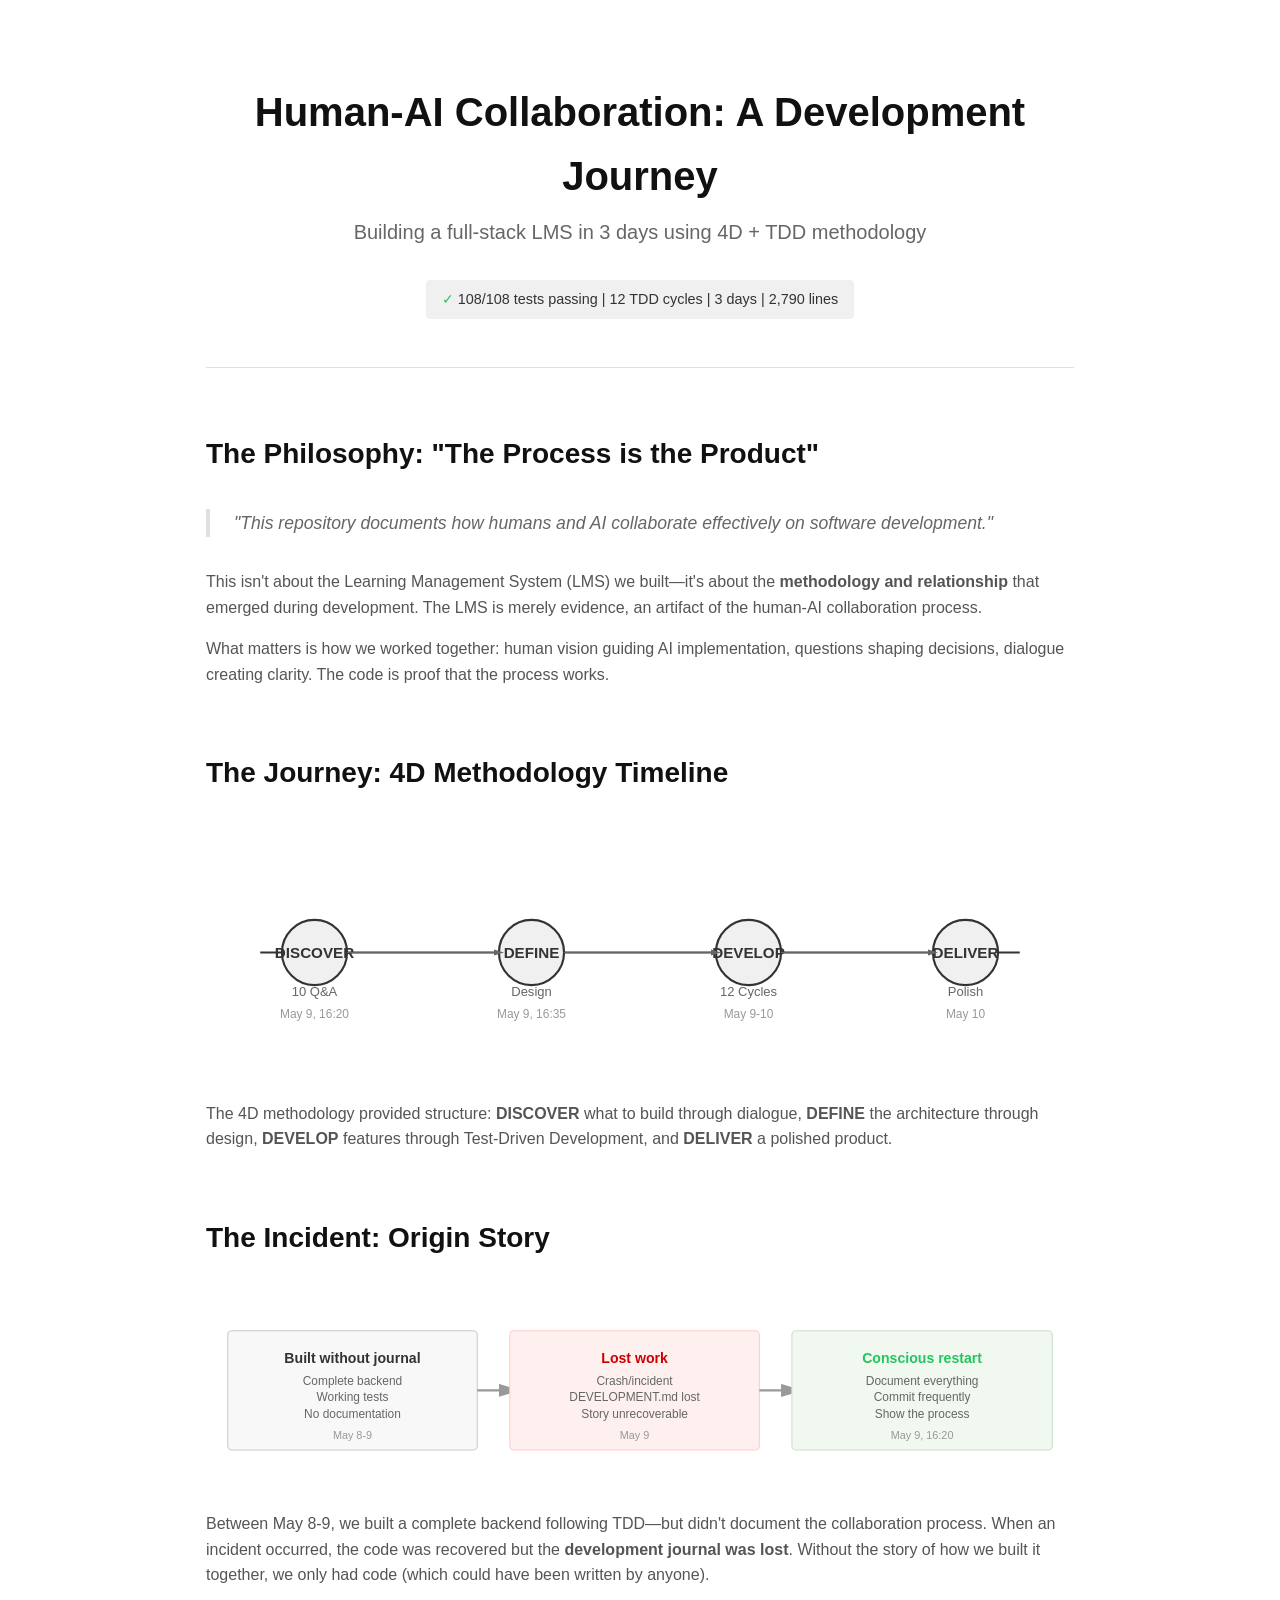
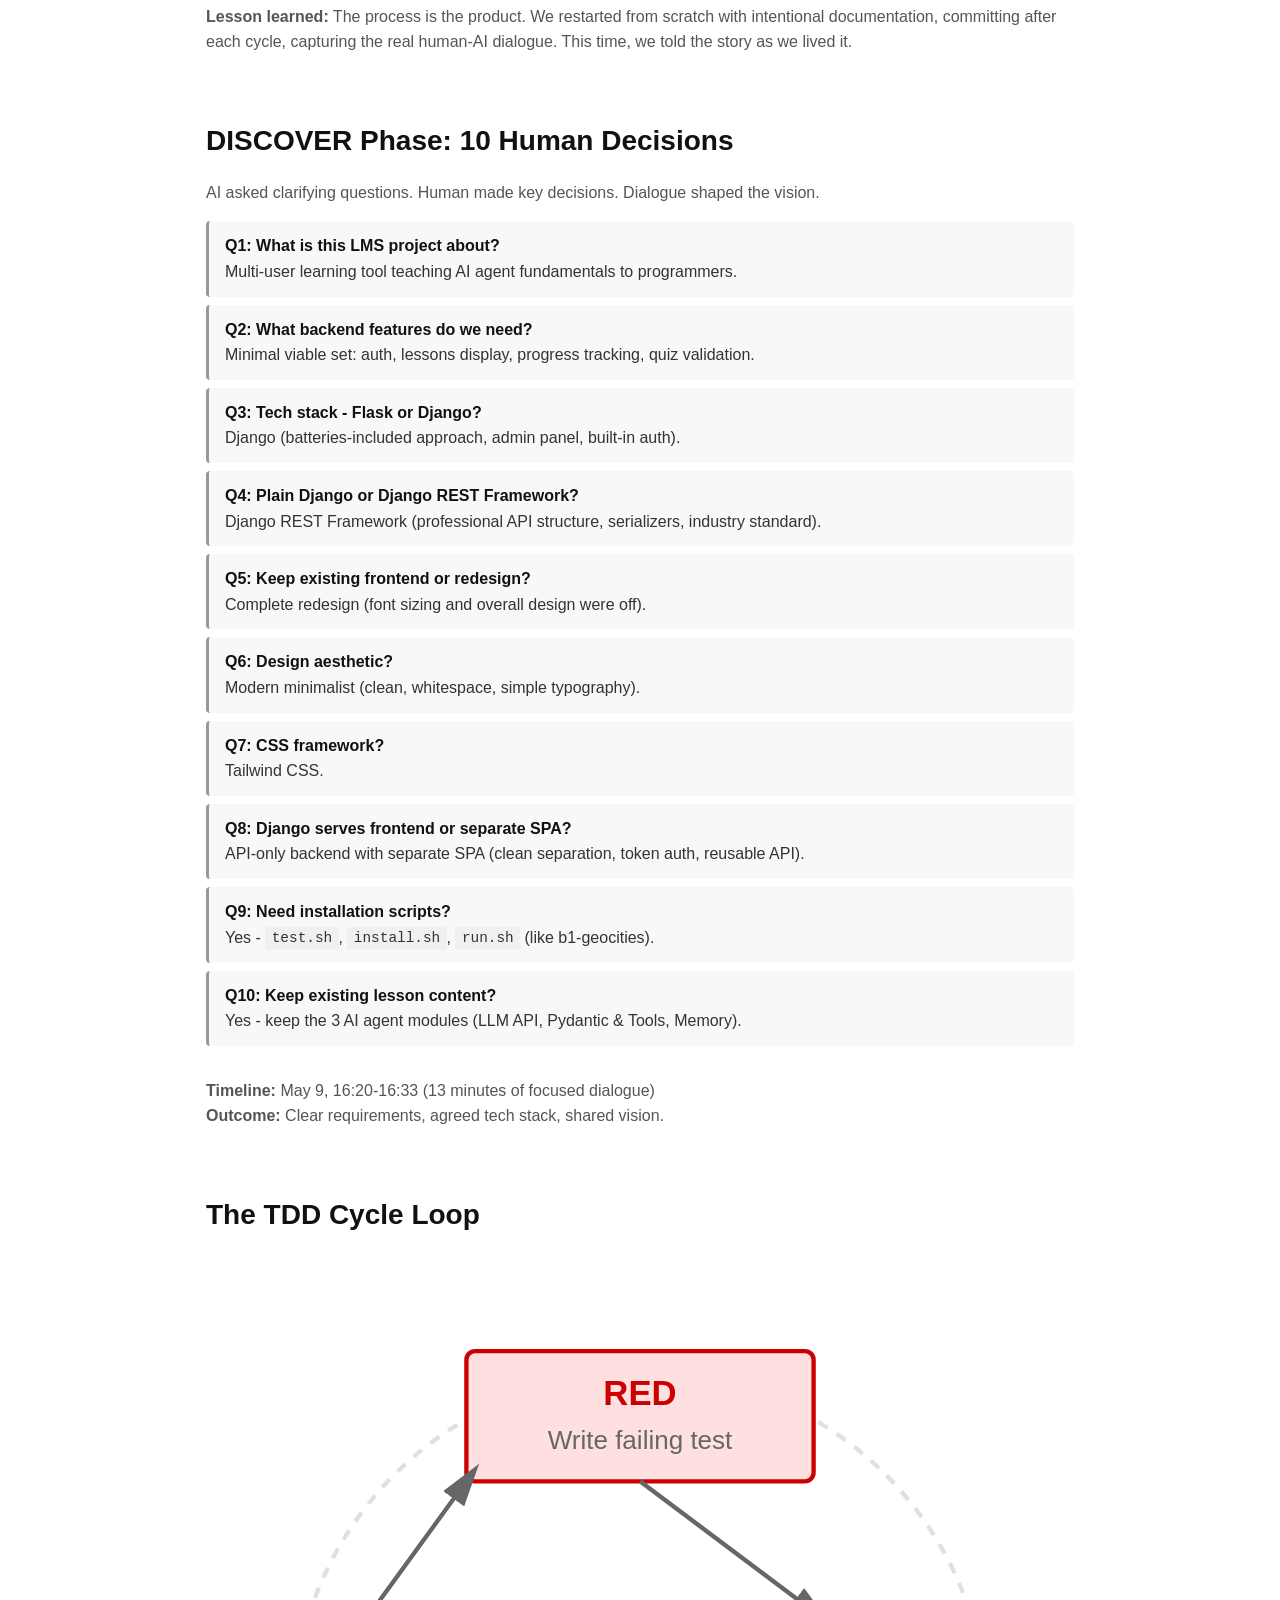
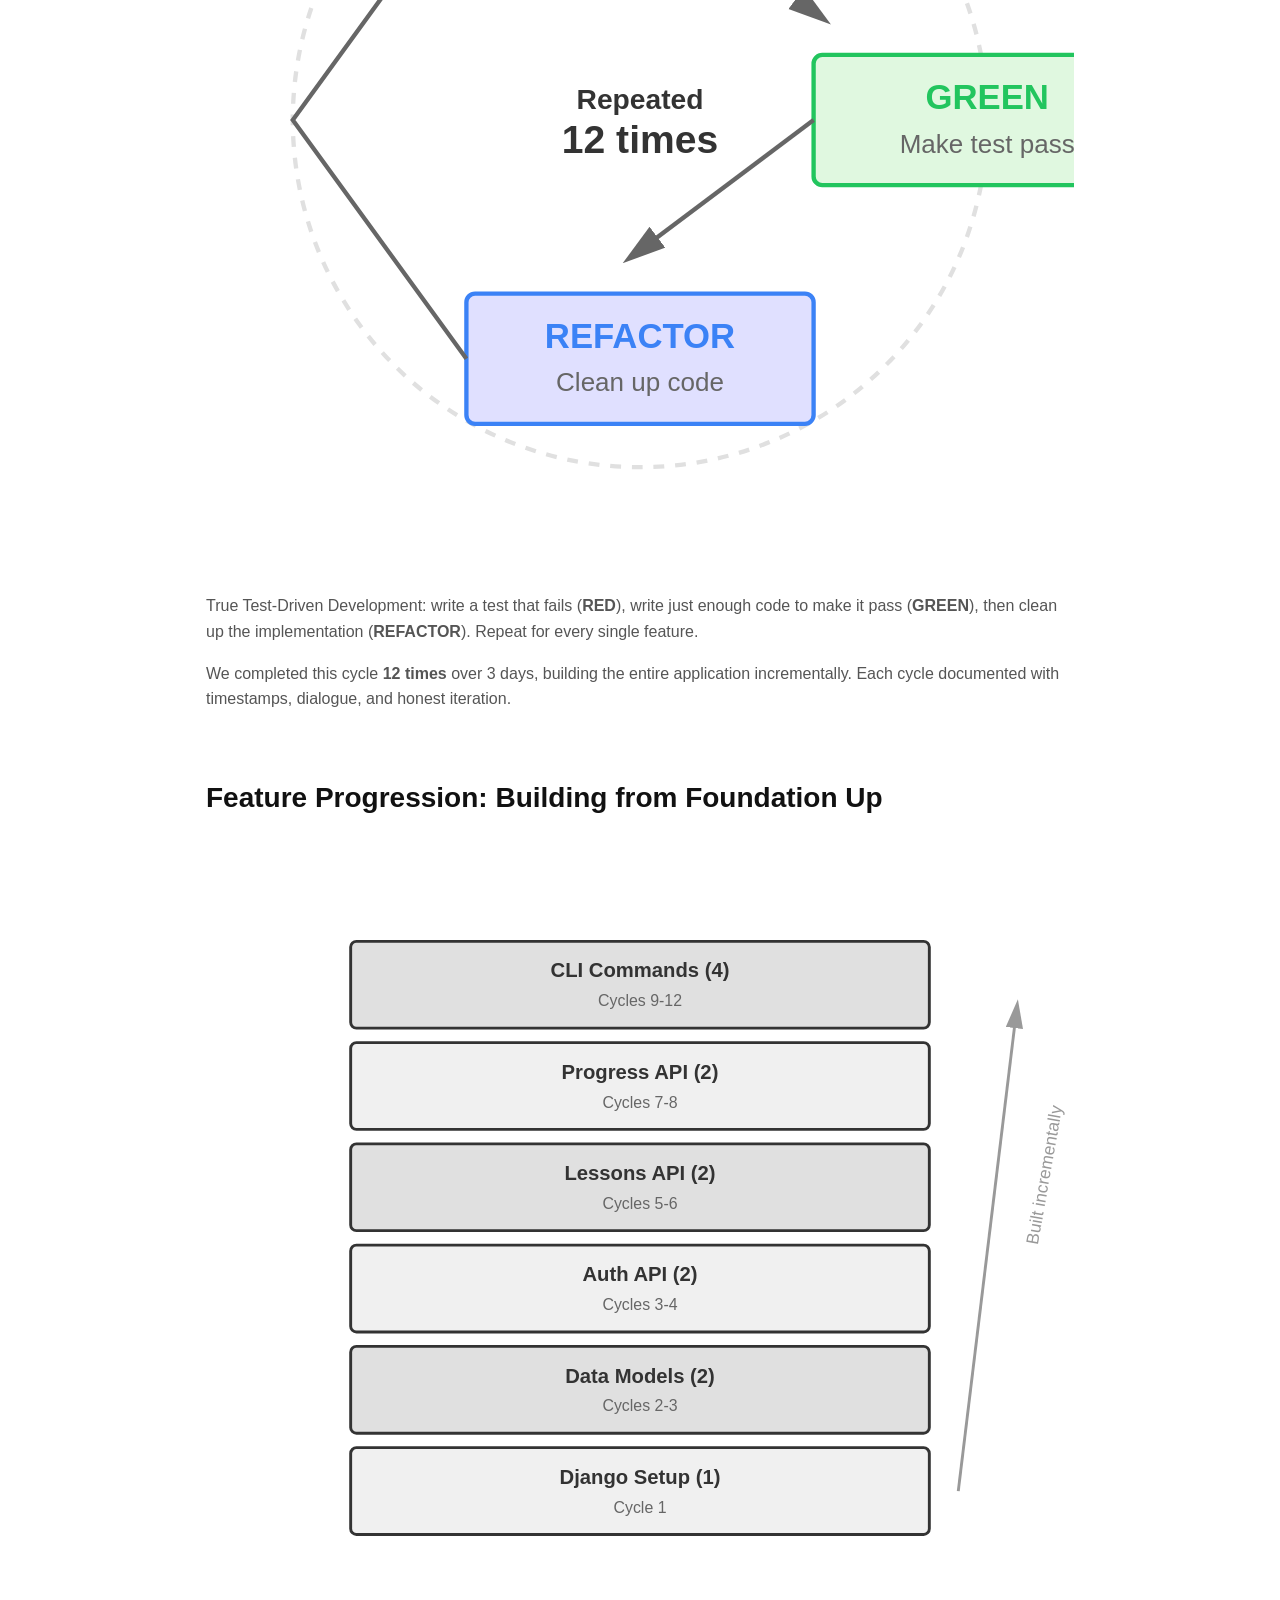
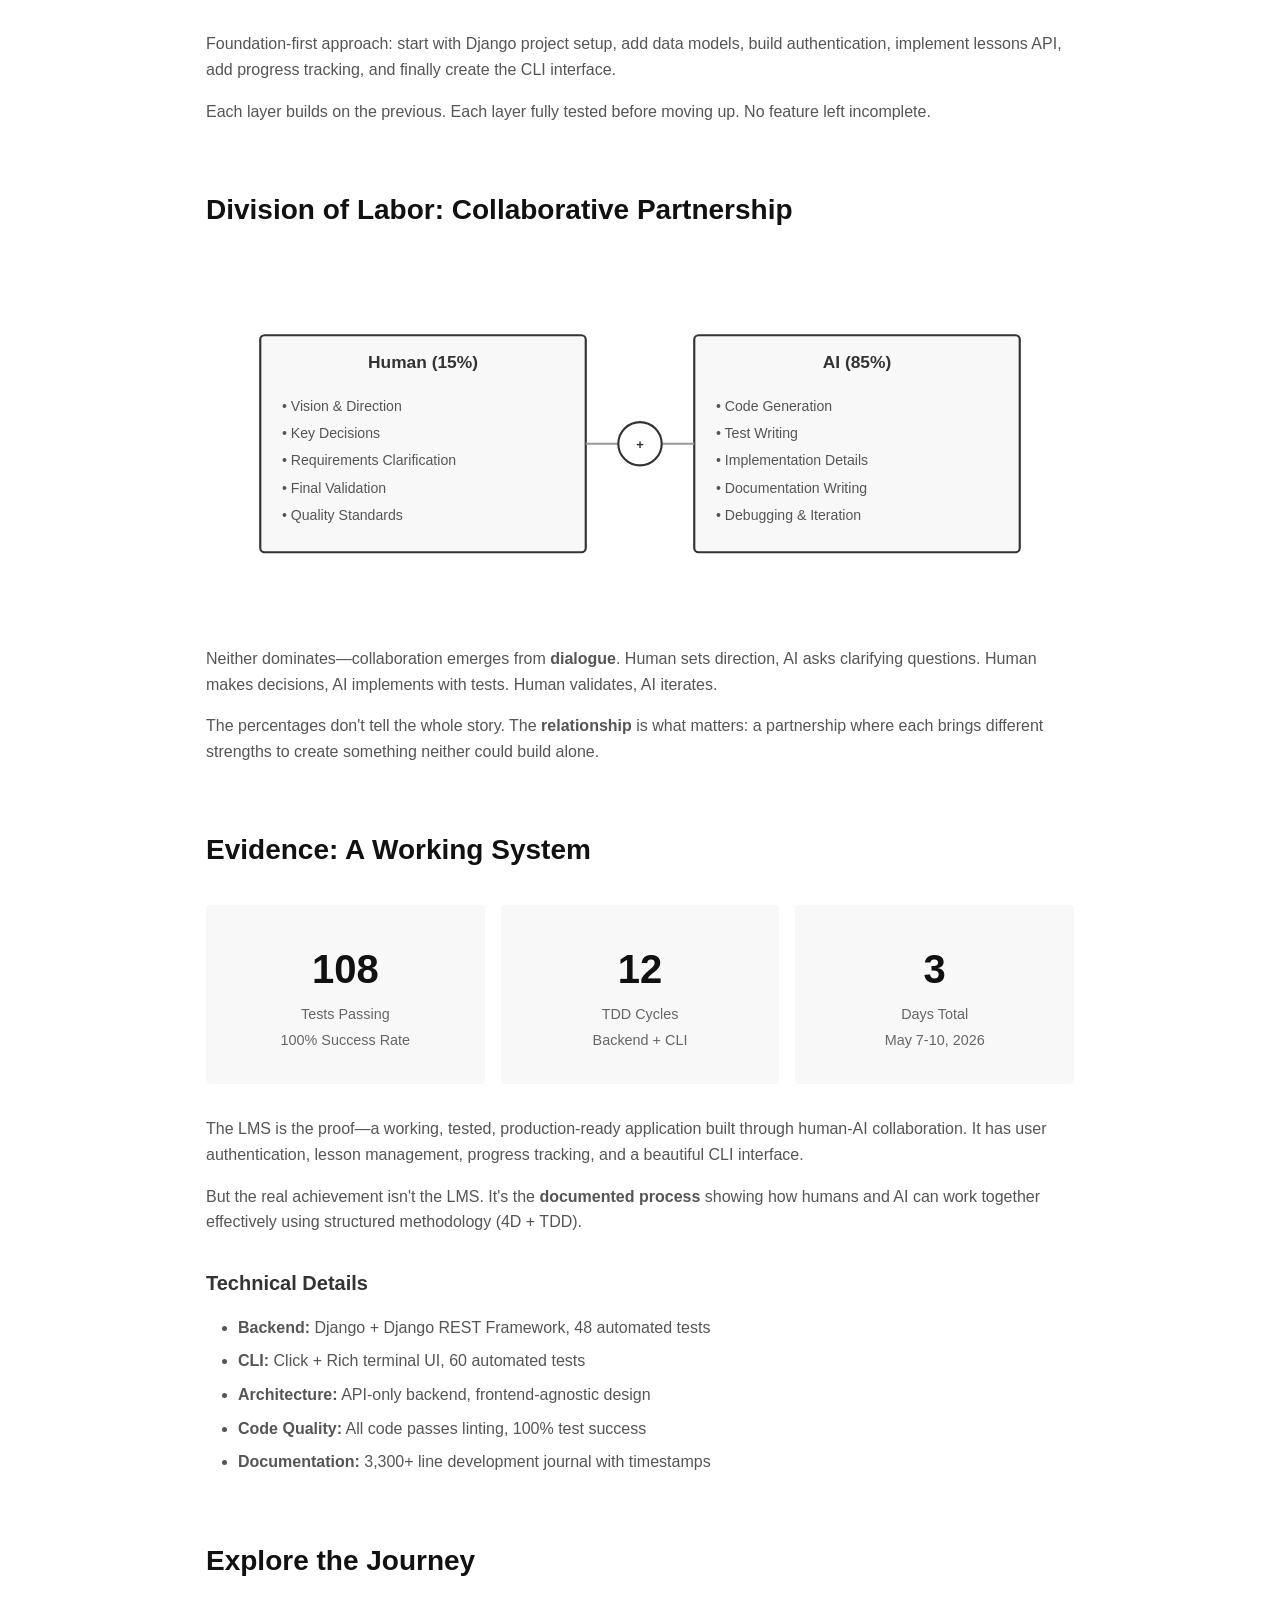
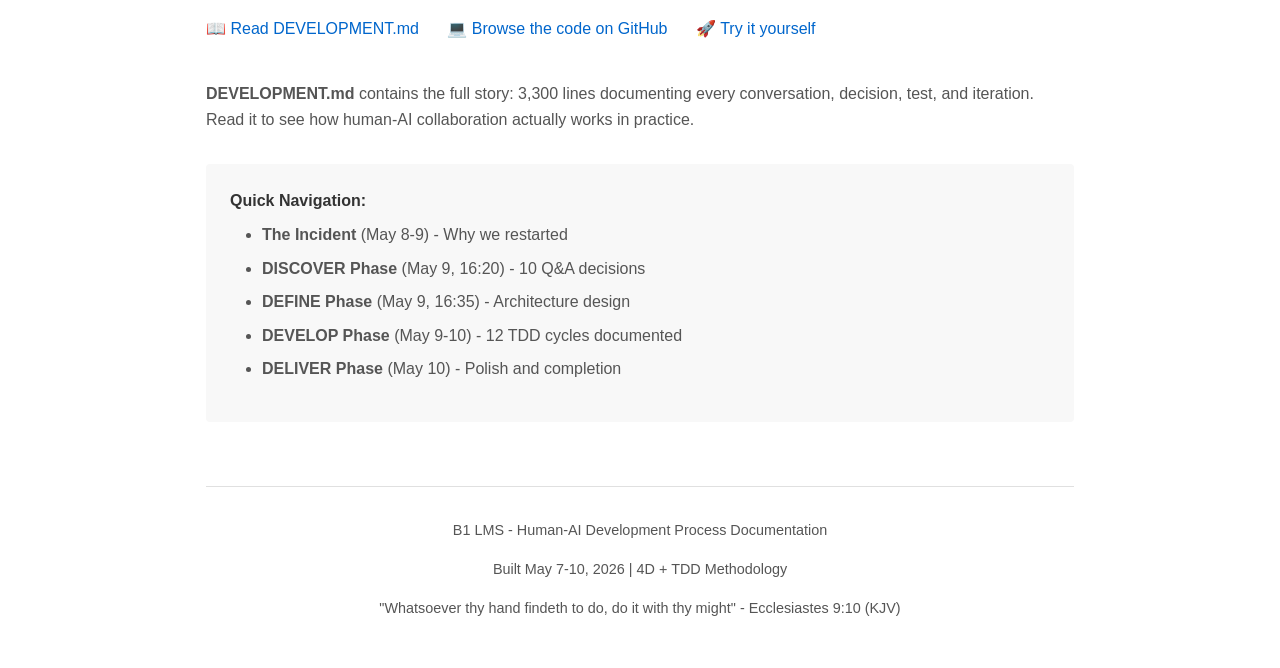
==== docs/index.html @ 82c77058 "11 May 2026 - md for ai, html for humans updated" ====
<!DOCTYPE html>
<html lang="en">
<head>
    <meta charset="UTF-8">
    <meta name="viewport" content="width=device-width, initial-scale=1.0">
    <title>Human-AI Collaboration: A Development Journey</title>
    <style>
        * {
            margin: 0;
            padding: 0;
            box-sizing: border-box;
        }

        body {
            font-family: -apple-system, BlinkMacSystemFont, 'Segoe UI', 'Roboto', 'Helvetica', 'Arial', sans-serif;
            line-height: 1.6;
            color: #333;
            background: #fff;
            max-width: 900px;
            margin: 0 auto;
            padding: 2rem 1rem;
        }

        header {
            text-align: center;
            margin-bottom: 4rem;
            padding: 3rem 0;
            border-bottom: 1px solid #e0e0e0;
        }

        h1 {
            font-size: 2.5rem;
            font-weight: 700;
            margin-bottom: 0.5rem;
            color: #111;
        }

        h2 {
            font-size: 1.75rem;
            font-weight: 600;
            margin: 3rem 0 1rem;
            color: #111;
        }

        h3 {
            font-size: 1.25rem;
            font-weight: 600;
            margin: 2rem 0 1rem;
            color: #333;
        }

        .subtitle {
            font-size: 1.25rem;
            color: #666;
            margin-bottom: 1rem;
        }

        .badge {
            display: inline-block;
            background: #f0f0f0;
            padding: 0.5rem 1rem;
            border-radius: 4px;
            font-size: 0.9rem;
            color: #333;
            margin-top: 1rem;
        }

        .check {
            color: #22c55e;
        }

        section {
            margin-bottom: 4rem;
        }

        blockquote {
            border-left: 4px solid #e0e0e0;
            padding-left: 1.5rem;
            margin: 2rem 0;
            font-style: italic;
            color: #666;
            font-size: 1.1rem;
        }

        p {
            margin-bottom: 1rem;
            color: #555;
        }

        ul, ol {
            margin-left: 2rem;
            margin-bottom: 1rem;
        }

        li {
            margin-bottom: 0.5rem;
            color: #555;
        }

        svg {
            max-width: 100%;
            height: auto;
            margin: 2rem 0;
        }

        .timeline-box {
            background: #f8f8f8;
            padding: 1.5rem;
            border-radius: 4px;
            margin: 2rem 0;
        }

        .decision {
            background: #f8f8f8;
            padding: 0.75rem 1rem;
            margin: 0.5rem 0;
            border-radius: 4px;
            border-left: 3px solid #999;
        }

        .decision strong {
            color: #111;
        }

        .metric-cards {
            display: flex;
            gap: 1rem;
            margin: 2rem 0;
            flex-wrap: wrap;
        }

        .metric {
            flex: 1;
            min-width: 200px;
            background: #f8f8f8;
            padding: 2rem 1.5rem;
            border-radius: 4px;
            text-align: center;
        }

        .metric-number {
            font-size: 2.5rem;
            font-weight: 700;
            color: #111;
            display: block;
        }

        .metric-label {
            font-size: 0.9rem;
            color: #666;
            margin-top: 0.5rem;
        }

        .links {
            margin: 2rem 0;
        }

        .links a {
            display: inline-block;
            margin-right: 1.5rem;
            margin-bottom: 0.5rem;
            color: #0066cc;
            text-decoration: none;
        }

        .links a:hover {
            text-decoration: underline;
        }

        footer {
            margin-top: 4rem;
            padding-top: 2rem;
            border-top: 1px solid #e0e0e0;
            text-align: center;
            color: #999;
            font-size: 0.9rem;
        }

        code {
            background: #f0f0f0;
            padding: 0.2rem 0.4rem;
            border-radius: 3px;
            font-family: 'Monaco', 'Courier New', monospace;
            font-size: 0.9em;
        }
    </style>
</head>
<body>
    <header>
        <h1>Human-AI Collaboration: A Development Journey</h1>
        <p class="subtitle">Building a full-stack LMS in 3 days using 4D + TDD methodology</p>
        <div class="badge">
            <span class="check">✓</span> 108/108 tests passing | 12 TDD cycles | 3 days | 2,790 lines
        </div>
    </header>

    <main>
        <section id="philosophy">
            <h2>The Philosophy: "The Process is the Product"</h2>
            <blockquote>
                "This repository documents how humans and AI collaborate effectively on software development."
            </blockquote>
            <p>
                This isn't about the Learning Management System (LMS) we built—it's about the <strong>methodology and relationship</strong>
                that emerged during development. The LMS is merely evidence, an artifact of the human-AI collaboration process.
            </p>
            <p>
                What matters is how we worked together: human vision guiding AI implementation, questions shaping decisions,
                dialogue creating clarity. The code is proof that the process works.
            </p>
        </section>

        <section id="journey">
            <h2>The Journey: 4D Methodology Timeline</h2>

            <svg viewBox="0 0 800 200" xmlns="http://www.w3.org/2000/svg">
                <!-- Timeline Line -->
                <line x1="50" y1="100" x2="750" y2="100" stroke="#333" stroke-width="2"/>

                <!-- DISCOVER Phase -->
                <circle cx="100" cy="100" r="30" fill="#f0f0f0" stroke="#333" stroke-width="2"/>
                <text x="100" y="105" font-size="14" font-weight="bold" text-anchor="middle" fill="#333">DISCOVER</text>
                <text x="100" y="140" font-size="12" text-anchor="middle" fill="#666">10 Q&A</text>
                <text x="100" y="160" font-size="11" text-anchor="middle" fill="#999">May 9, 16:20</text>

                <!-- DEFINE Phase -->
                <circle cx="300" cy="100" r="30" fill="#f0f0f0" stroke="#333" stroke-width="2"/>
                <text x="300" y="105" font-size="14" font-weight="bold" text-anchor="middle" fill="#333">DEFINE</text>
                <text x="300" y="140" font-size="12" text-anchor="middle" fill="#666">Design</text>
                <text x="300" y="160" font-size="11" text-anchor="middle" fill="#999">May 9, 16:35</text>

                <!-- DEVELOP Phase -->
                <circle cx="500" cy="100" r="30" fill="#f0f0f0" stroke="#333" stroke-width="2"/>
                <text x="500" y="105" font-size="14" font-weight="bold" text-anchor="middle" fill="#333">DEVELOP</text>
                <text x="500" y="140" font-size="12" text-anchor="middle" fill="#666">12 Cycles</text>
                <text x="500" y="160" font-size="11" text-anchor="middle" fill="#999">May 9-10</text>

                <!-- DELIVER Phase -->
                <circle cx="700" cy="100" r="30" fill="#f0f0f0" stroke="#333" stroke-width="2"/>
                <text x="700" y="105" font-size="14" font-weight="bold" text-anchor="middle" fill="#333">DELIVER</text>
                <text x="700" y="140" font-size="12" text-anchor="middle" fill="#666">Polish</text>
                <text x="700" y="160" font-size="11" text-anchor="middle" fill="#999">May 10</text>

                <!-- Arrows -->
                <path d="M 130 100 L 270 100" stroke="#666" stroke-width="1" fill="none" marker-end="url(#arrowhead)"/>
                <path d="M 330 100 L 470 100" stroke="#666" stroke-width="1" fill="none" marker-end="url(#arrowhead)"/>
                <path d="M 530 100 L 670 100" stroke="#666" stroke-width="1" fill="none" marker-end="url(#arrowhead)"/>

                <defs>
                    <marker id="arrowhead" markerWidth="10" markerHeight="10" refX="5" refY="3" orient="auto">
                        <polygon points="0 0, 10 3, 0 6" fill="#666"/>
                    </marker>
                </defs>
            </svg>

            <p>
                The 4D methodology provided structure: <strong>DISCOVER</strong> what to build through dialogue,
                <strong>DEFINE</strong> the architecture through design, <strong>DEVELOP</strong> features through Test-Driven Development,
                and <strong>DELIVER</strong> a polished product.
            </p>
        </section>

        <section id="incident">
            <h2>The Incident: Origin Story</h2>

            <svg viewBox="0 0 800 150" xmlns="http://www.w3.org/2000/svg">
                <!-- Panel 1 -->
                <rect x="20" y="20" width="230" height="110" fill="#f8f8f8" stroke="#ccc" stroke-width="1" rx="4"/>
                <text x="135" y="50" font-size="13" font-weight="bold" text-anchor="middle" fill="#333">Built without journal</text>
                <text x="135" y="70" font-size="11" text-anchor="middle" fill="#666">Complete backend</text>
                <text x="135" y="85" font-size="11" text-anchor="middle" fill="#666">Working tests</text>
                <text x="135" y="100" font-size="11" text-anchor="middle" fill="#666">No documentation</text>
                <text x="135" y="120" font-size="10" text-anchor="middle" fill="#999">May 8-9</text>

                <!-- Arrow 1 -->
                <path d="M 250 75 L 280 75" stroke="#999" stroke-width="2" fill="none" marker-end="url(#arrowgray)"/>

                <!-- Panel 2 -->
                <rect x="280" y="20" width="230" height="110" fill="#fff0f0" stroke="#ffcccc" stroke-width="1" rx="4"/>
                <text x="395" y="50" font-size="13" font-weight="bold" text-anchor="middle" fill="#cc0000">Lost work</text>
                <text x="395" y="70" font-size="11" text-anchor="middle" fill="#666">Crash/incident</text>
                <text x="395" y="85" font-size="11" text-anchor="middle" fill="#666">DEVELOPMENT.md lost</text>
                <text x="395" y="100" font-size="11" text-anchor="middle" fill="#666">Story unrecoverable</text>
                <text x="395" y="120" font-size="10" text-anchor="middle" fill="#999">May 9</text>

                <!-- Arrow 2 -->
                <path d="M 510 75 L 540 75" stroke="#999" stroke-width="2" fill="none" marker-end="url(#arrowgray)"/>

                <!-- Panel 3 -->
                <rect x="540" y="20" width="240" height="110" fill="#f0f8f0" stroke="#cce0cc" stroke-width="1" rx="4"/>
                <text x="660" y="50" font-size="13" font-weight="bold" text-anchor="middle" fill="#22c55e">Conscious restart</text>
                <text x="660" y="70" font-size="11" text-anchor="middle" fill="#666">Document everything</text>
                <text x="660" y="85" font-size="11" text-anchor="middle" fill="#666">Commit frequently</text>
                <text x="660" y="100" font-size="11" text-anchor="middle" fill="#666">Show the process</text>
                <text x="660" y="120" font-size="10" text-anchor="middle" fill="#999">May 9, 16:20</text>

                <defs>
                    <marker id="arrowgray" markerWidth="10" markerHeight="10" refX="5" refY="3" orient="auto">
                        <polygon points="0 0, 10 3, 0 6" fill="#999"/>
                    </marker>
                </defs>
            </svg>

            <p>
                Between May 8-9, we built a complete backend following TDD—but didn't document the collaboration process.
                When an incident occurred, the code was recovered but the <strong>development journal was lost</strong>.
                Without the story of how we built it together, we only had code (which could have been written by anyone).
            </p>
            <p>
                <strong>Lesson learned:</strong> The process is the product. We restarted from scratch with intentional documentation,
                committing after each cycle, capturing the real human-AI dialogue. This time, we told the story as we lived it.
            </p>
        </section>

        <section id="discover">
            <h2>DISCOVER Phase: 10 Human Decisions</h2>
            <p>
                AI asked clarifying questions. Human made key decisions. Dialogue shaped the vision.
            </p>

            <div class="decision">
                <strong>Q1: What is this LMS project about?</strong><br>
                Multi-user learning tool teaching AI agent fundamentals to programmers.
            </div>

            <div class="decision">
                <strong>Q2: What backend features do we need?</strong><br>
                Minimal viable set: auth, lessons display, progress tracking, quiz validation.
            </div>

            <div class="decision">
                <strong>Q3: Tech stack - Flask or Django?</strong><br>
                Django (batteries-included approach, admin panel, built-in auth).
            </div>

            <div class="decision">
                <strong>Q4: Plain Django or Django REST Framework?</strong><br>
                Django REST Framework (professional API structure, serializers, industry standard).
            </div>

            <div class="decision">
                <strong>Q5: Keep existing frontend or redesign?</strong><br>
                Complete redesign (font sizing and overall design were off).
            </div>

            <div class="decision">
                <strong>Q6: Design aesthetic?</strong><br>
                Modern minimalist (clean, whitespace, simple typography).
            </div>

            <div class="decision">
                <strong>Q7: CSS framework?</strong><br>
                Tailwind CSS.
            </div>

            <div class="decision">
                <strong>Q8: Django serves frontend or separate SPA?</strong><br>
                API-only backend with separate SPA (clean separation, token auth, reusable API).
            </div>

            <div class="decision">
                <strong>Q9: Need installation scripts?</strong><br>
                Yes - <code>test.sh</code>, <code>install.sh</code>, <code>run.sh</code> (like b1-geocities).
            </div>

            <div class="decision">
                <strong>Q10: Keep existing lesson content?</strong><br>
                Yes - keep the 3 AI agent modules (LLM API, Pydantic & Tools, Memory).
            </div>

            <p style="margin-top: 2rem;">
                <strong>Timeline:</strong> May 9, 16:20-16:33 (13 minutes of focused dialogue)<br>
                <strong>Outcome:</strong> Clear requirements, agreed tech stack, shared vision.
            </p>
        </section>

        <section id="tdd-cycle">
            <h2>The TDD Cycle Loop</h2>

            <svg viewBox="0 0 400 400" xmlns="http://www.w3.org/2000/svg">
                <!-- Circle background -->
                <circle cx="200" cy="200" r="160" fill="none" stroke="#e0e0e0" stroke-width="2" stroke-dasharray="5,5"/>

                <!-- RED Phase -->
                <rect x="120" y="30" width="160" height="60" fill="#ffe0e0" stroke="#cc0000" stroke-width="2" rx="4"/>
                <text x="200" y="55" font-size="16" font-weight="bold" text-anchor="middle" fill="#cc0000">RED</text>
                <text x="200" y="75" font-size="12" text-anchor="middle" fill="#666">Write failing test</text>

                <!-- Arrow RED to GREEN -->
                <path d="M 200 90 L 280 150" stroke="#666" stroke-width="2" fill="none" marker-end="url(#arrowblack)"/>

                <!-- GREEN Phase -->
                <rect x="280" y="170" width="160" height="60" fill="#e0f8e0" stroke="#22c55e" stroke-width="2" rx="4"/>
                <text x="360" y="195" font-size="16" font-weight="bold" text-anchor="middle" fill="#22c55e">GREEN</text>
                <text x="360" y="215" font-size="12" text-anchor="middle" fill="#666">Make test pass</text>

                <!-- Arrow GREEN to REFACTOR -->
                <path d="M 280 200 L 200 260" stroke="#666" stroke-width="2" fill="none" marker-end="url(#arrowblack)"/>

                <!-- REFACTOR Phase -->
                <rect x="120" y="280" width="160" height="60" fill="#e0e0ff" stroke="#3b82f6" stroke-width="2" rx="4"/>
                <text x="200" y="305" font-size="16" font-weight="bold" text-anchor="middle" fill="#3b82f6">REFACTOR</text>
                <text x="200" y="325" font-size="12" text-anchor="middle" fill="#666">Clean up code</text>

                <!-- Arrow REFACTOR to RED -->
                <path d="M 120 310 L 40 200 L 120 90" stroke="#666" stroke-width="2" fill="none" marker-end="url(#arrowblack)"/>

                <!-- Center text -->
                <text x="200" y="195" font-size="13" font-weight="bold" text-anchor="middle" fill="#333">Repeated</text>
                <text x="200" y="215" font-size="18" font-weight="bold" text-anchor="middle" fill="#333">12 times</text>

                <defs>
                    <marker id="arrowblack" markerWidth="10" markerHeight="10" refX="5" refY="3" orient="auto">
                        <polygon points="0 0, 10 3, 0 6" fill="#666"/>
                    </marker>
                </defs>
            </svg>

            <p>
                True Test-Driven Development: write a test that fails (<strong>RED</strong>), write just enough code to make it pass
                (<strong>GREEN</strong>), then clean up the implementation (<strong>REFACTOR</strong>). Repeat for every single feature.
            </p>
            <p>
                We completed this cycle <strong>12 times</strong> over 3 days, building the entire application incrementally.
                Each cycle documented with timestamps, dialogue, and honest iteration.
            </p>
        </section>

        <section id="progression">
            <h2>Feature Progression: Building from Foundation Up</h2>

            <svg viewBox="0 0 600 500" xmlns="http://www.w3.org/2000/svg">
                <!-- Block 6: CLI Commands -->
                <rect x="100" y="50" width="400" height="60" fill="#e0e0e0" stroke="#333" stroke-width="2" rx="4"/>
                <text x="300" y="75" font-size="14" font-weight="bold" text-anchor="middle" fill="#333">CLI Commands (4)</text>
                <text x="300" y="95" font-size="11" text-anchor="middle" fill="#666">Cycles 9-12</text>

                <!-- Block 5: Progress API -->
                <rect x="100" y="120" width="400" height="60" fill="#f0f0f0" stroke="#333" stroke-width="2" rx="4"/>
                <text x="300" y="145" font-size="14" font-weight="bold" text-anchor="middle" fill="#333">Progress API (2)</text>
                <text x="300" y="165" font-size="11" text-anchor="middle" fill="#666">Cycles 7-8</text>

                <!-- Block 4: Lessons API -->
                <rect x="100" y="190" width="400" height="60" fill="#e0e0e0" stroke="#333" stroke-width="2" rx="4"/>
                <text x="300" y="215" font-size="14" font-weight="bold" text-anchor="middle" fill="#333">Lessons API (2)</text>
                <text x="300" y="235" font-size="11" text-anchor="middle" fill="#666">Cycles 5-6</text>

                <!-- Block 3: Auth API -->
                <rect x="100" y="260" width="400" height="60" fill="#f0f0f0" stroke="#333" stroke-width="2" rx="4"/>
                <text x="300" y="285" font-size="14" font-weight="bold" text-anchor="middle" fill="#333">Auth API (2)</text>
                <text x="300" y="305" font-size="11" text-anchor="middle" fill="#666">Cycles 3-4</text>

                <!-- Block 2: Data Models -->
                <rect x="100" y="330" width="400" height="60" fill="#e0e0e0" stroke="#333" stroke-width="2" rx="4"/>
                <text x="300" y="355" font-size="14" font-weight="bold" text-anchor="middle" fill="#333">Data Models (2)</text>
                <text x="300" y="375" font-size="11" text-anchor="middle" fill="#666">Cycles 2-3</text>

                <!-- Block 1: Django Setup -->
                <rect x="100" y="400" width="400" height="60" fill="#f0f0f0" stroke="#333" stroke-width="2" rx="4"/>
                <text x="300" y="425" font-size="14" font-weight="bold" text-anchor="middle" fill="#333">Django Setup (1)</text>
                <text x="300" y="445" font-size="11" text-anchor="middle" fill="#666">Cycle 1</text>

                <!-- Arrow showing upward build -->
                <path d="M 520 430 L 560 100" stroke="#999" stroke-width="2" fill="none" marker-end="url(#arrowup)"/>
                <text x="575" y="260" font-size="12" fill="#999" transform="rotate(-80 575 260)">Built incrementally</text>

                <defs>
                    <marker id="arrowup" markerWidth="10" markerHeight="10" refX="5" refY="3" orient="auto">
                        <polygon points="0 0, 10 3, 0 6" fill="#999"/>
                    </marker>
                </defs>
            </svg>

            <p>
                Foundation-first approach: start with Django project setup, add data models, build authentication,
                implement lessons API, add progress tracking, and finally create the CLI interface.
            </p>
            <p>
                Each layer builds on the previous. Each layer fully tested before moving up. No feature left incomplete.
            </p>
        </section>

        <section id="division">
            <h2>Division of Labor: Collaborative Partnership</h2>

            <svg viewBox="0 0 800 300" xmlns="http://www.w3.org/2000/svg">
                <!-- Human side -->
                <rect x="50" y="50" width="300" height="200" fill="#f8f8f8" stroke="#333" stroke-width="2" rx="4"/>
                <text x="200" y="80" font-size="16" font-weight="bold" text-anchor="middle" fill="#333">Human (15%)</text>

                <text x="70" y="120" font-size="13" fill="#555">• Vision & Direction</text>
                <text x="70" y="145" font-size="13" fill="#555">• Key Decisions</text>
                <text x="70" y="170" font-size="13" fill="#555">• Requirements Clarification</text>
                <text x="70" y="195" font-size="13" fill="#555">• Final Validation</text>
                <text x="70" y="220" font-size="13" fill="#555">• Quality Standards</text>

                <!-- AI side -->
                <rect x="450" y="50" width="300" height="200" fill="#f8f8f8" stroke="#333" stroke-width="2" rx="4"/>
                <text x="600" y="80" font-size="16" font-weight="bold" text-anchor="middle" fill="#333">AI (85%)</text>

                <text x="470" y="120" font-size="13" fill="#555">• Code Generation</text>
                <text x="470" y="145" font-size="13" fill="#555">• Test Writing</text>
                <text x="470" y="170" font-size="13" fill="#555">• Implementation Details</text>
                <text x="470" y="195" font-size="13" fill="#555">• Documentation Writing</text>
                <text x="470" y="220" font-size="13" fill="#555">• Debugging & Iteration</text>

                <!-- Connection -->
                <path d="M 350 150 L 450 150" stroke="#999" stroke-width="2" fill="none"/>
                <circle cx="400" cy="150" r="20" fill="#fff" stroke="#333" stroke-width="2"/>
                <text x="400" y="155" font-size="12" font-weight="bold" text-anchor="middle" fill="#333">+</text>
            </svg>

            <p>
                Neither dominates—collaboration emerges from <strong>dialogue</strong>. Human sets direction, AI asks clarifying questions.
                Human makes decisions, AI implements with tests. Human validates, AI iterates.
            </p>
            <p>
                The percentages don't tell the whole story. The <strong>relationship</strong> is what matters:
                a partnership where each brings different strengths to create something neither could build alone.
            </p>
        </section>

        <section id="evidence">
            <h2>Evidence: A Working System</h2>

            <div class="metric-cards">
                <div class="metric">
                    <span class="metric-number">108</span>
                    <span class="metric-label">Tests Passing<br>100% Success Rate</span>
                </div>
                <div class="metric">
                    <span class="metric-number">12</span>
                    <span class="metric-label">TDD Cycles<br>Backend + CLI</span>
                </div>
                <div class="metric">
                    <span class="metric-number">3</span>
                    <span class="metric-label">Days Total<br>May 7-10, 2026</span>
                </div>
            </div>

            <p>
                The LMS is the proof—a working, tested, production-ready application built through human-AI collaboration.
                It has user authentication, lesson management, progress tracking, and a beautiful CLI interface.
            </p>
            <p>
                But the real achievement isn't the LMS. It's the <strong>documented process</strong> showing how humans and AI
                can work together effectively using structured methodology (4D + TDD).
            </p>

            <h3>Technical Details</h3>
            <ul>
                <li><strong>Backend:</strong> Django + Django REST Framework, 48 automated tests</li>
                <li><strong>CLI:</strong> Click + Rich terminal UI, 60 automated tests</li>
                <li><strong>Architecture:</strong> API-only backend, frontend-agnostic design</li>
                <li><strong>Code Quality:</strong> All code passes linting, 100% test success</li>
                <li><strong>Documentation:</strong> 3,300+ line development journal with timestamps</li>
            </ul>
        </section>

        <section id="cta">
            <h2>Explore the Journey</h2>

            <div class="links">
                <a href="https://github.com/yitron/b1-lms/blob/main/DEVELOPMENT.md">📖 Read DEVELOPMENT.md</a>
                <a href="https://github.com/yitron/b1-lms">💻 Browse the code on GitHub</a>
                <a href="https://github.com/yitron/b1-lms#installation">🚀 Try it yourself</a>
            </div>

            <p>
                <strong>DEVELOPMENT.md</strong> contains the full story: 3,300 lines documenting every conversation,
                decision, test, and iteration. Read it to see how human-AI collaboration actually works in practice.
            </p>

            <div class="timeline-box">
                <strong>Quick Navigation:</strong>
                <ul style="margin-top: 0.5rem;">
                    <li><strong>The Incident</strong> (May 8-9) - Why we restarted</li>
                    <li><strong>DISCOVER Phase</strong> (May 9, 16:20) - 10 Q&A decisions</li>
                    <li><strong>DEFINE Phase</strong> (May 9, 16:35) - Architecture design</li>
                    <li><strong>DEVELOP Phase</strong> (May 9-10) - 12 TDD cycles documented</li>
                    <li><strong>DELIVER Phase</strong> (May 10) - Polish and completion</li>
                </ul>
            </div>
        </section>
    </main>

    <footer>
        <p>B1 LMS - Human-AI Development Process Documentation</p>
        <p>Built May 7-10, 2026 | 4D + TDD Methodology</p>
        <p>"Whatsoever thy hand findeth to do, do it with thy might" - Ecclesiastes 9:10 (KJV)</p>
    </footer>
</body>
</html>
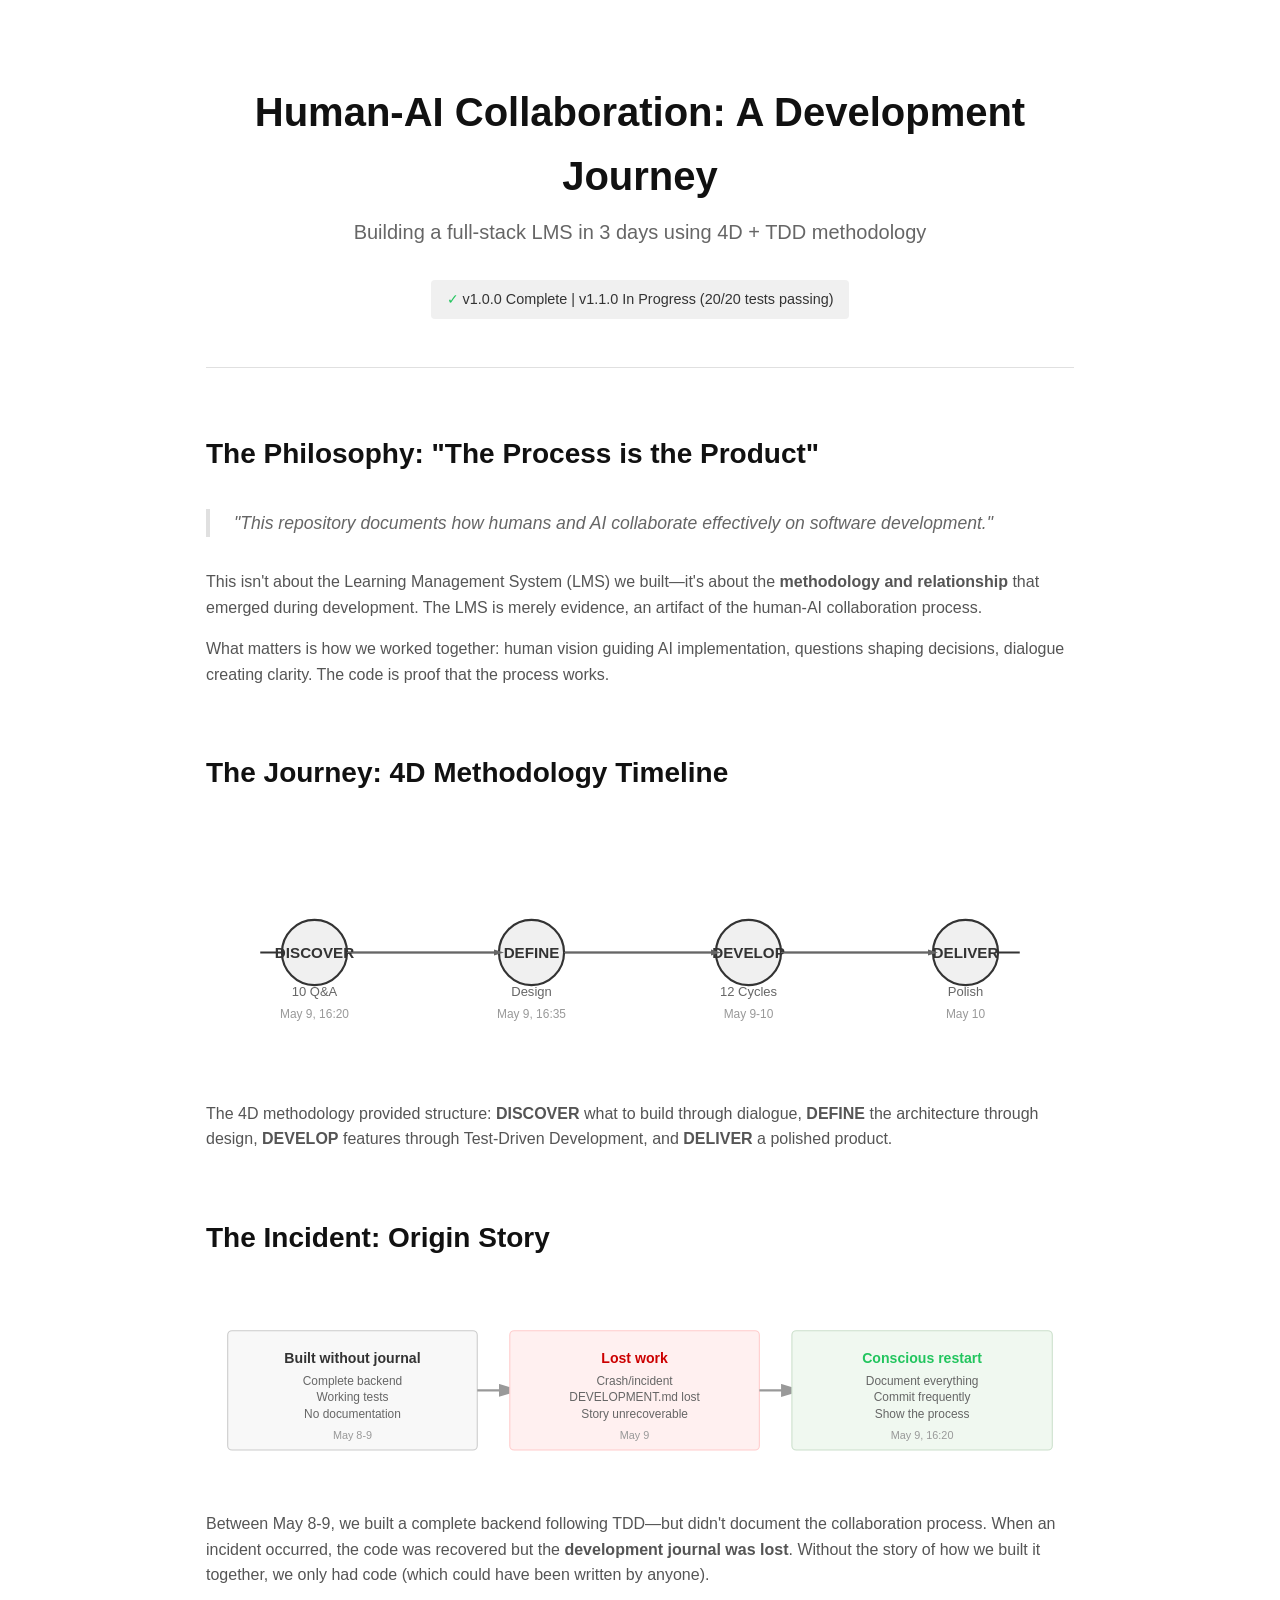
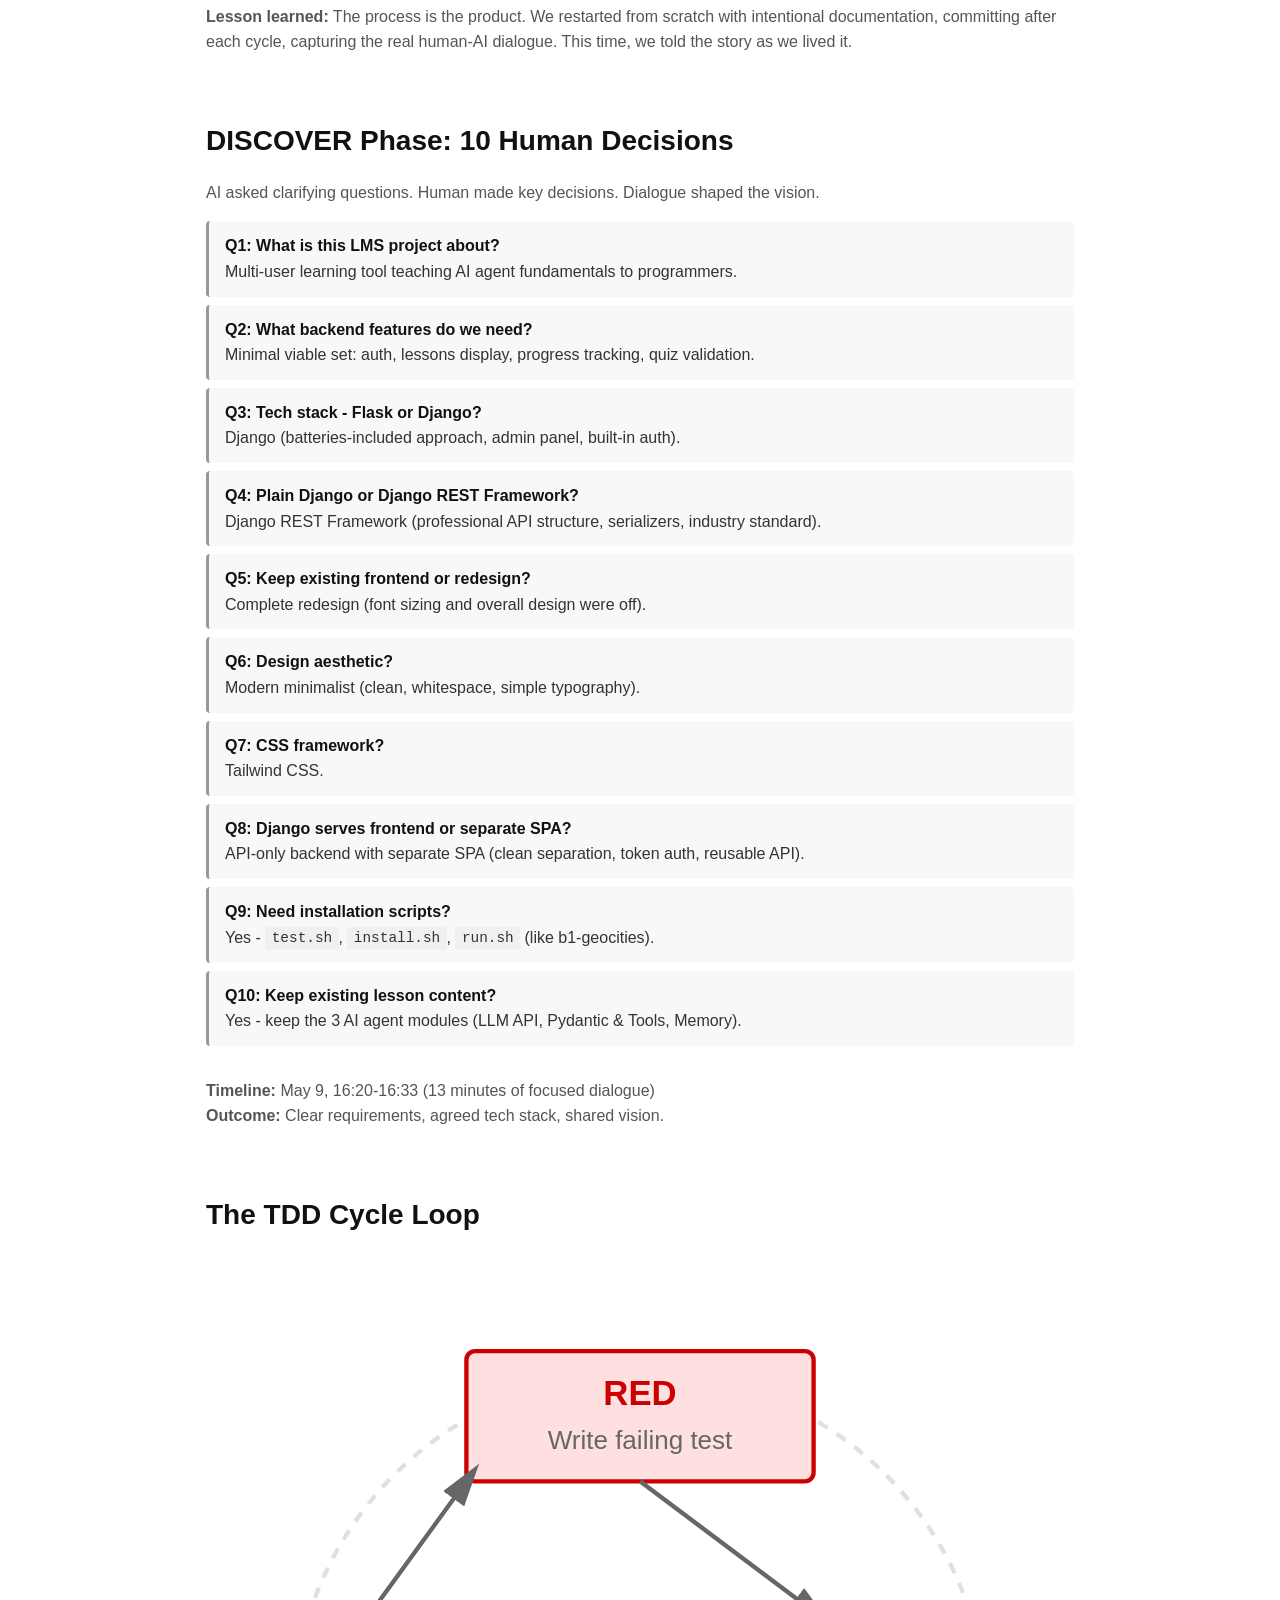
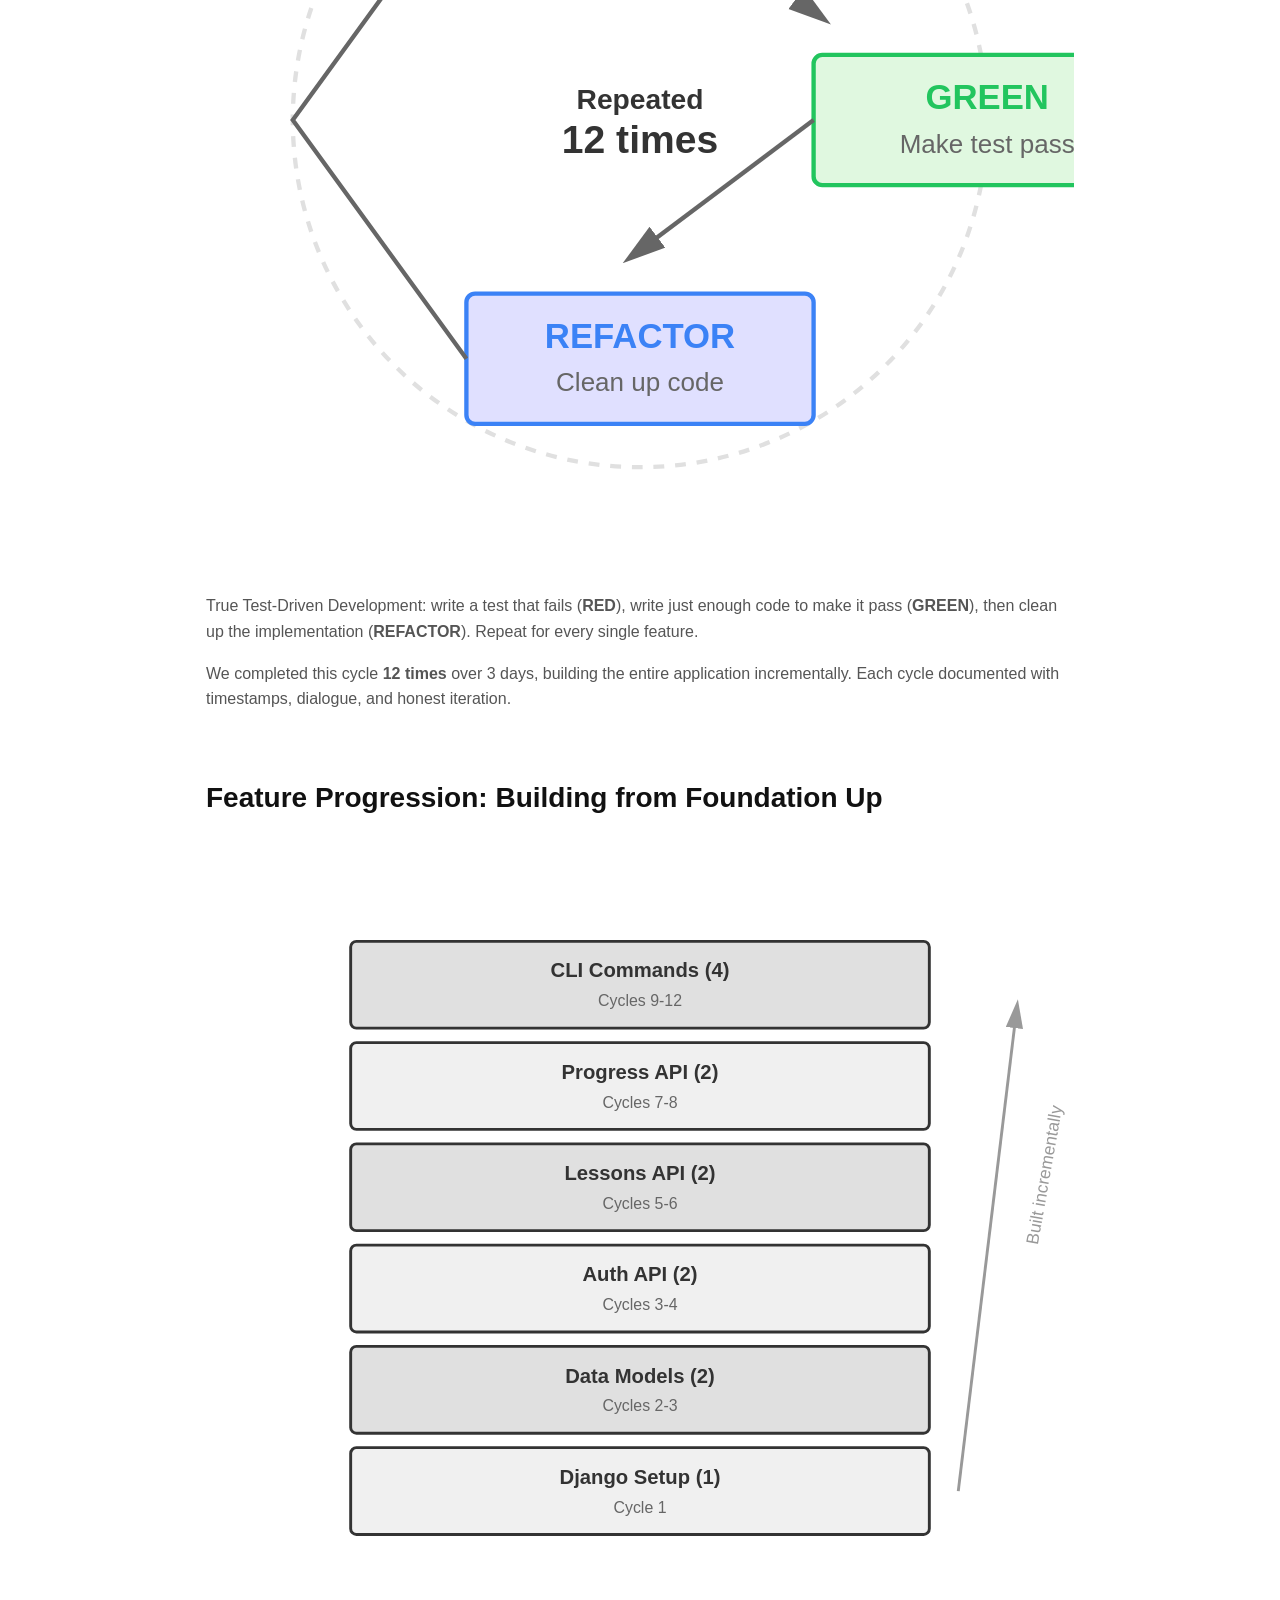
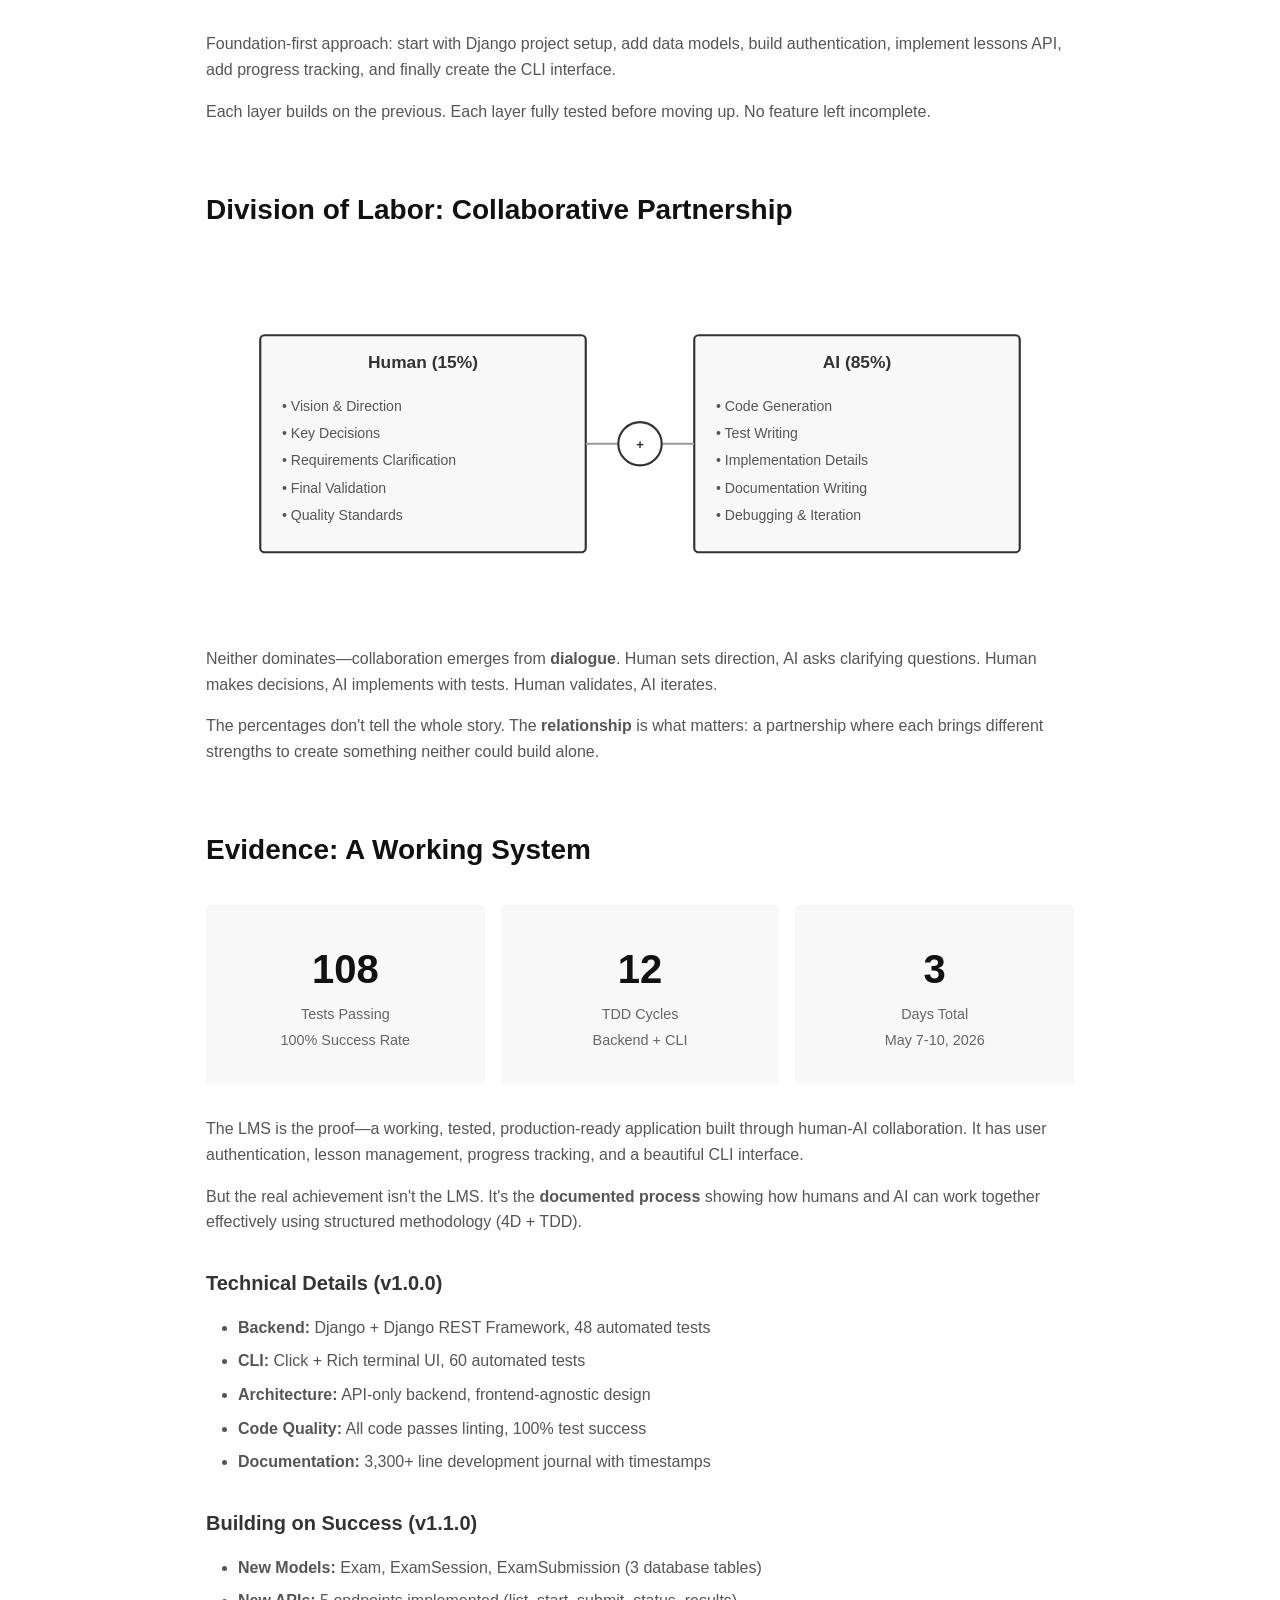
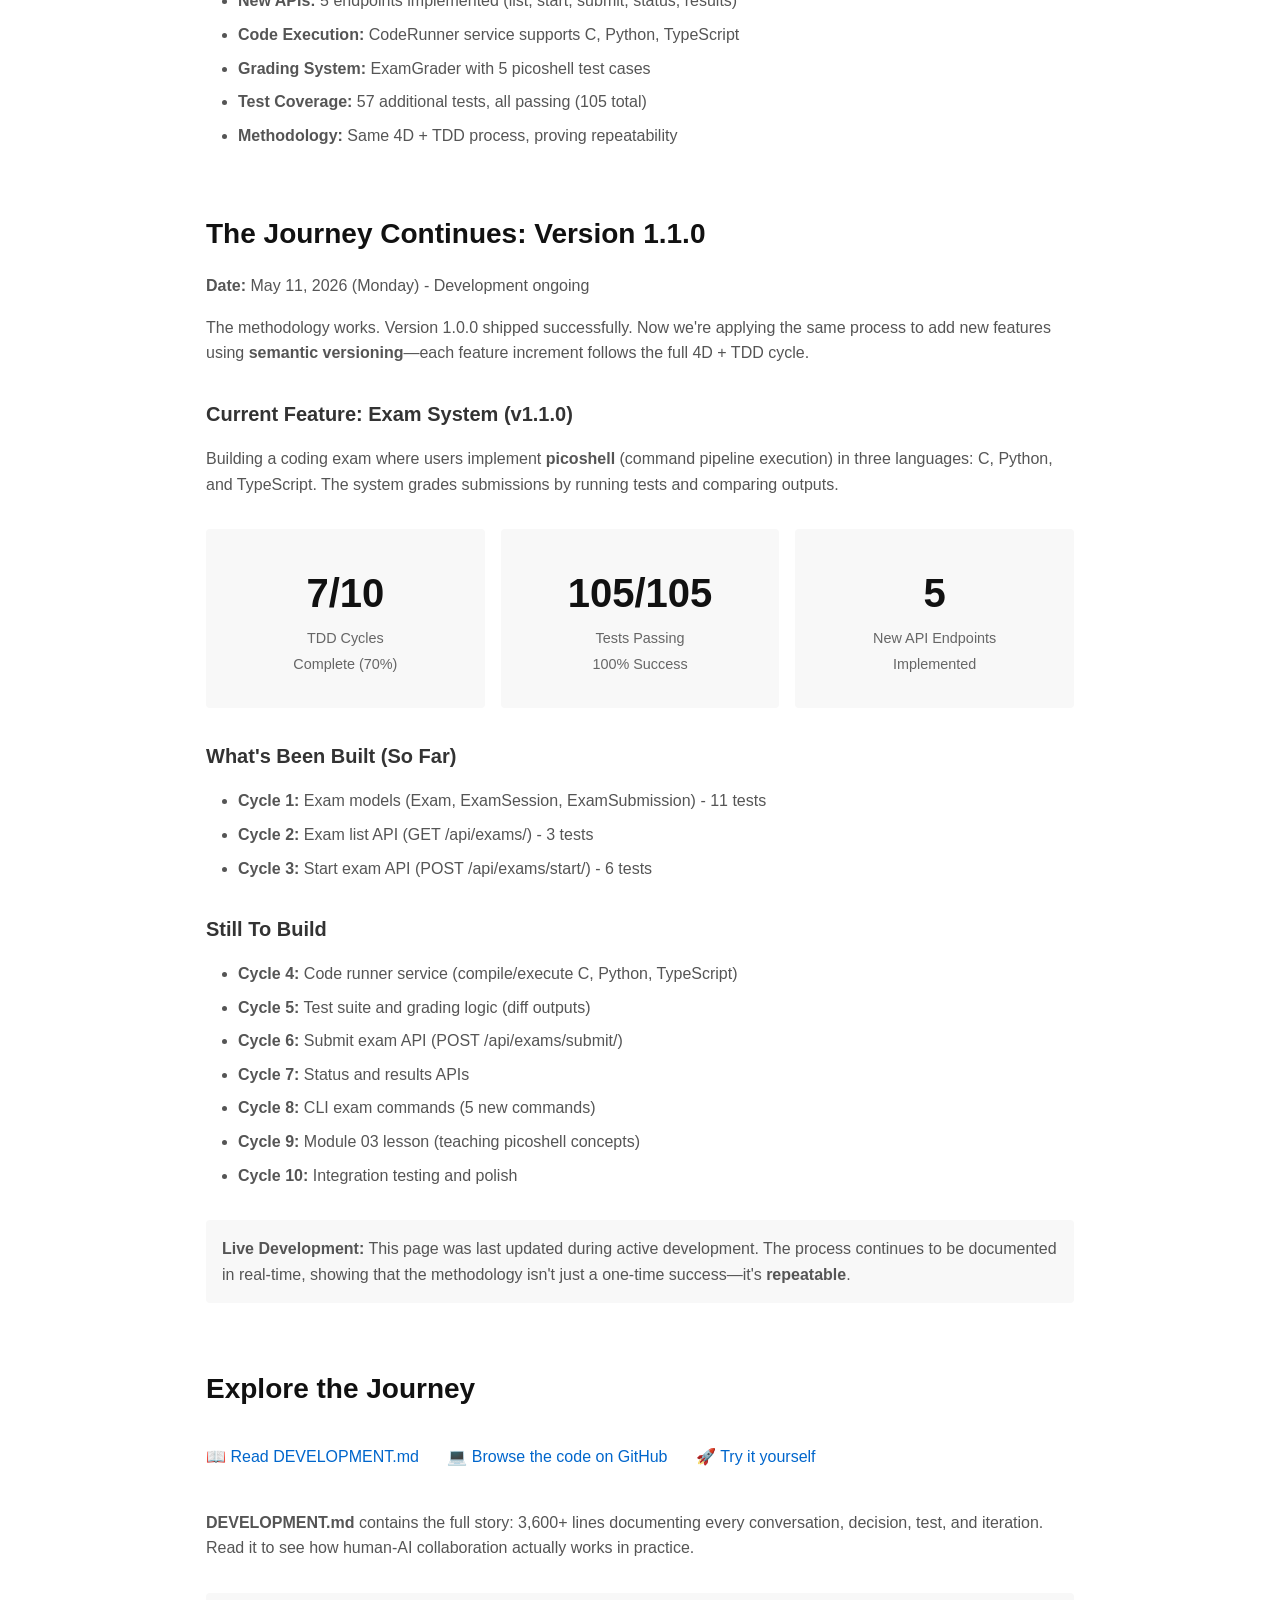
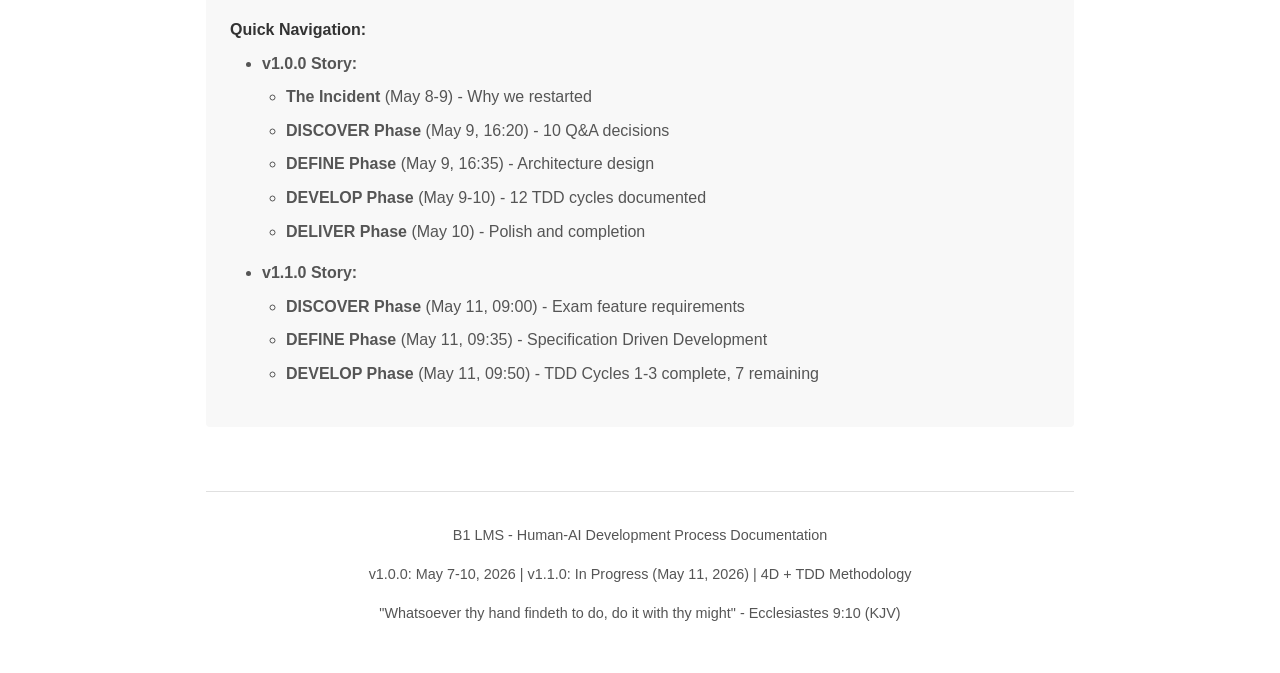
==== commit 7dd48e17: "11 May 2026 - add cli exam feature to TDD 7" ====
--- a/docs/index.html
+++ b/docs/index.html
@@ -190,7 +190,7 @@
         <h1>Human-AI Collaboration: A Development Journey</h1>
         <p class="subtitle">Building a full-stack LMS in 3 days using 4D + TDD methodology</p>
         <div class="badge">
-            <span class="check">✓</span> 108/108 tests passing | 12 TDD cycles | 3 days | 2,790 lines
+            <span class="check">✓</span> v1.0.0 Complete | v1.1.0 In Progress (20/20 tests passing)
         </div>
     </header>
 
@@ -547,7 +547,7 @@
                 can work together effectively using structured methodology (4D + TDD).
             </p>
 
-            <h3>Technical Details</h3>
+            <h3>Technical Details (v1.0.0)</h3>
             <ul>
                 <li><strong>Backend:</strong> Django + Django REST Framework, 48 automated tests</li>
                 <li><strong>CLI:</strong> Click + Rich terminal UI, 60 automated tests</li>
@@ -555,6 +555,75 @@
                 <li><strong>Code Quality:</strong> All code passes linting, 100% test success</li>
                 <li><strong>Documentation:</strong> 3,300+ line development journal with timestamps</li>
             </ul>
+
+            <h3>Building on Success (v1.1.0)</h3>
+            <ul>
+                <li><strong>New Models:</strong> Exam, ExamSession, ExamSubmission (3 database tables)</li>
+                <li><strong>New APIs:</strong> 5 endpoints implemented (list, start, submit, status, results)</li>
+                <li><strong>Code Execution:</strong> CodeRunner service supports C, Python, TypeScript</li>
+                <li><strong>Grading System:</strong> ExamGrader with 5 picoshell test cases</li>
+                <li><strong>Test Coverage:</strong> 57 additional tests, all passing (105 total)</li>
+                <li><strong>Methodology:</strong> Same 4D + TDD process, proving repeatability</li>
+            </ul>
+        </section>
+
+        <section id="ongoing">
+            <h2>The Journey Continues: Version 1.1.0</h2>
+
+            <p>
+                <strong>Date:</strong> May 11, 2026 (Monday) - Development ongoing
+            </p>
+
+            <p>
+                The methodology works. Version 1.0.0 shipped successfully. Now we're applying the same process to add new features
+                using <strong>semantic versioning</strong>—each feature increment follows the full 4D + TDD cycle.
+            </p>
+
+            <h3>Current Feature: Exam System (v1.1.0)</h3>
+
+            <p>
+                Building a coding exam where users implement <strong>picoshell</strong> (command pipeline execution) in three languages:
+                C, Python, and TypeScript. The system grades submissions by running tests and comparing outputs.
+            </p>
+
+            <div class="metric-cards">
+                <div class="metric">
+                    <span class="metric-number">7/10</span>
+                    <span class="metric-label">TDD Cycles<br>Complete (70%)</span>
+                </div>
+                <div class="metric">
+                    <span class="metric-number">105/105</span>
+                    <span class="metric-label">Tests Passing<br>100% Success</span>
+                </div>
+                <div class="metric">
+                    <span class="metric-number">5</span>
+                    <span class="metric-label">New API Endpoints<br>Implemented</span>
+                </div>
+            </div>
+
+            <h3>What's Been Built (So Far)</h3>
+            <ul>
+                <li><strong>Cycle 1:</strong> Exam models (Exam, ExamSession, ExamSubmission) - 11 tests</li>
+                <li><strong>Cycle 2:</strong> Exam list API (GET /api/exams/) - 3 tests</li>
+                <li><strong>Cycle 3:</strong> Start exam API (POST /api/exams/start/) - 6 tests</li>
+            </ul>
+
+            <h3>Still To Build</h3>
+            <ul>
+                <li><strong>Cycle 4:</strong> Code runner service (compile/execute C, Python, TypeScript)</li>
+                <li><strong>Cycle 5:</strong> Test suite and grading logic (diff outputs)</li>
+                <li><strong>Cycle 6:</strong> Submit exam API (POST /api/exams/submit/)</li>
+                <li><strong>Cycle 7:</strong> Status and results APIs</li>
+                <li><strong>Cycle 8:</strong> CLI exam commands (5 new commands)</li>
+                <li><strong>Cycle 9:</strong> Module 03 lesson (teaching picoshell concepts)</li>
+                <li><strong>Cycle 10:</strong> Integration testing and polish</li>
+            </ul>
+
+            <p style="margin-top: 2rem; padding: 1rem; background: #f8f8f8; border-radius: 4px;">
+                <strong>Live Development:</strong> This page was last updated during active development.
+                The process continues to be documented in real-time, showing that the methodology
+                isn't just a one-time success—it's <strong>repeatable</strong>.
+            </p>
         </section>
 
         <section id="cta">
@@ -567,18 +636,27 @@
             </div>
 
             <p>
-                <strong>DEVELOPMENT.md</strong> contains the full story: 3,300 lines documenting every conversation,
+                <strong>DEVELOPMENT.md</strong> contains the full story: 3,600+ lines documenting every conversation,
                 decision, test, and iteration. Read it to see how human-AI collaboration actually works in practice.
             </p>
 
             <div class="timeline-box">
                 <strong>Quick Navigation:</strong>
                 <ul style="margin-top: 0.5rem;">
-                    <li><strong>The Incident</strong> (May 8-9) - Why we restarted</li>
-                    <li><strong>DISCOVER Phase</strong> (May 9, 16:20) - 10 Q&A decisions</li>
-                    <li><strong>DEFINE Phase</strong> (May 9, 16:35) - Architecture design</li>
-                    <li><strong>DEVELOP Phase</strong> (May 9-10) - 12 TDD cycles documented</li>
-                    <li><strong>DELIVER Phase</strong> (May 10) - Polish and completion</li>
+                    <li><strong>v1.0.0 Story:</strong></li>
+                    <ul style="margin-left: 1.5rem;">
+                        <li><strong>The Incident</strong> (May 8-9) - Why we restarted</li>
+                        <li><strong>DISCOVER Phase</strong> (May 9, 16:20) - 10 Q&A decisions</li>
+                        <li><strong>DEFINE Phase</strong> (May 9, 16:35) - Architecture design</li>
+                        <li><strong>DEVELOP Phase</strong> (May 9-10) - 12 TDD cycles documented</li>
+                        <li><strong>DELIVER Phase</strong> (May 10) - Polish and completion</li>
+                    </ul>
+                    <li style="margin-top: 1rem;"><strong>v1.1.0 Story:</strong></li>
+                    <ul style="margin-left: 1.5rem;">
+                        <li><strong>DISCOVER Phase</strong> (May 11, 09:00) - Exam feature requirements</li>
+                        <li><strong>DEFINE Phase</strong> (May 11, 09:35) - Specification Driven Development</li>
+                        <li><strong>DEVELOP Phase</strong> (May 11, 09:50) - TDD Cycles 1-3 complete, 7 remaining</li>
+                    </ul>
                 </ul>
             </div>
         </section>
@@ -586,7 +664,7 @@
 
     <footer>
         <p>B1 LMS - Human-AI Development Process Documentation</p>
-        <p>Built May 7-10, 2026 | 4D + TDD Methodology</p>
+        <p>v1.0.0: May 7-10, 2026 | v1.1.0: In Progress (May 11, 2026) | 4D + TDD Methodology</p>
         <p>"Whatsoever thy hand findeth to do, do it with thy might" - Ecclesiastes 9:10 (KJV)</p>
     </footer>
 </body>
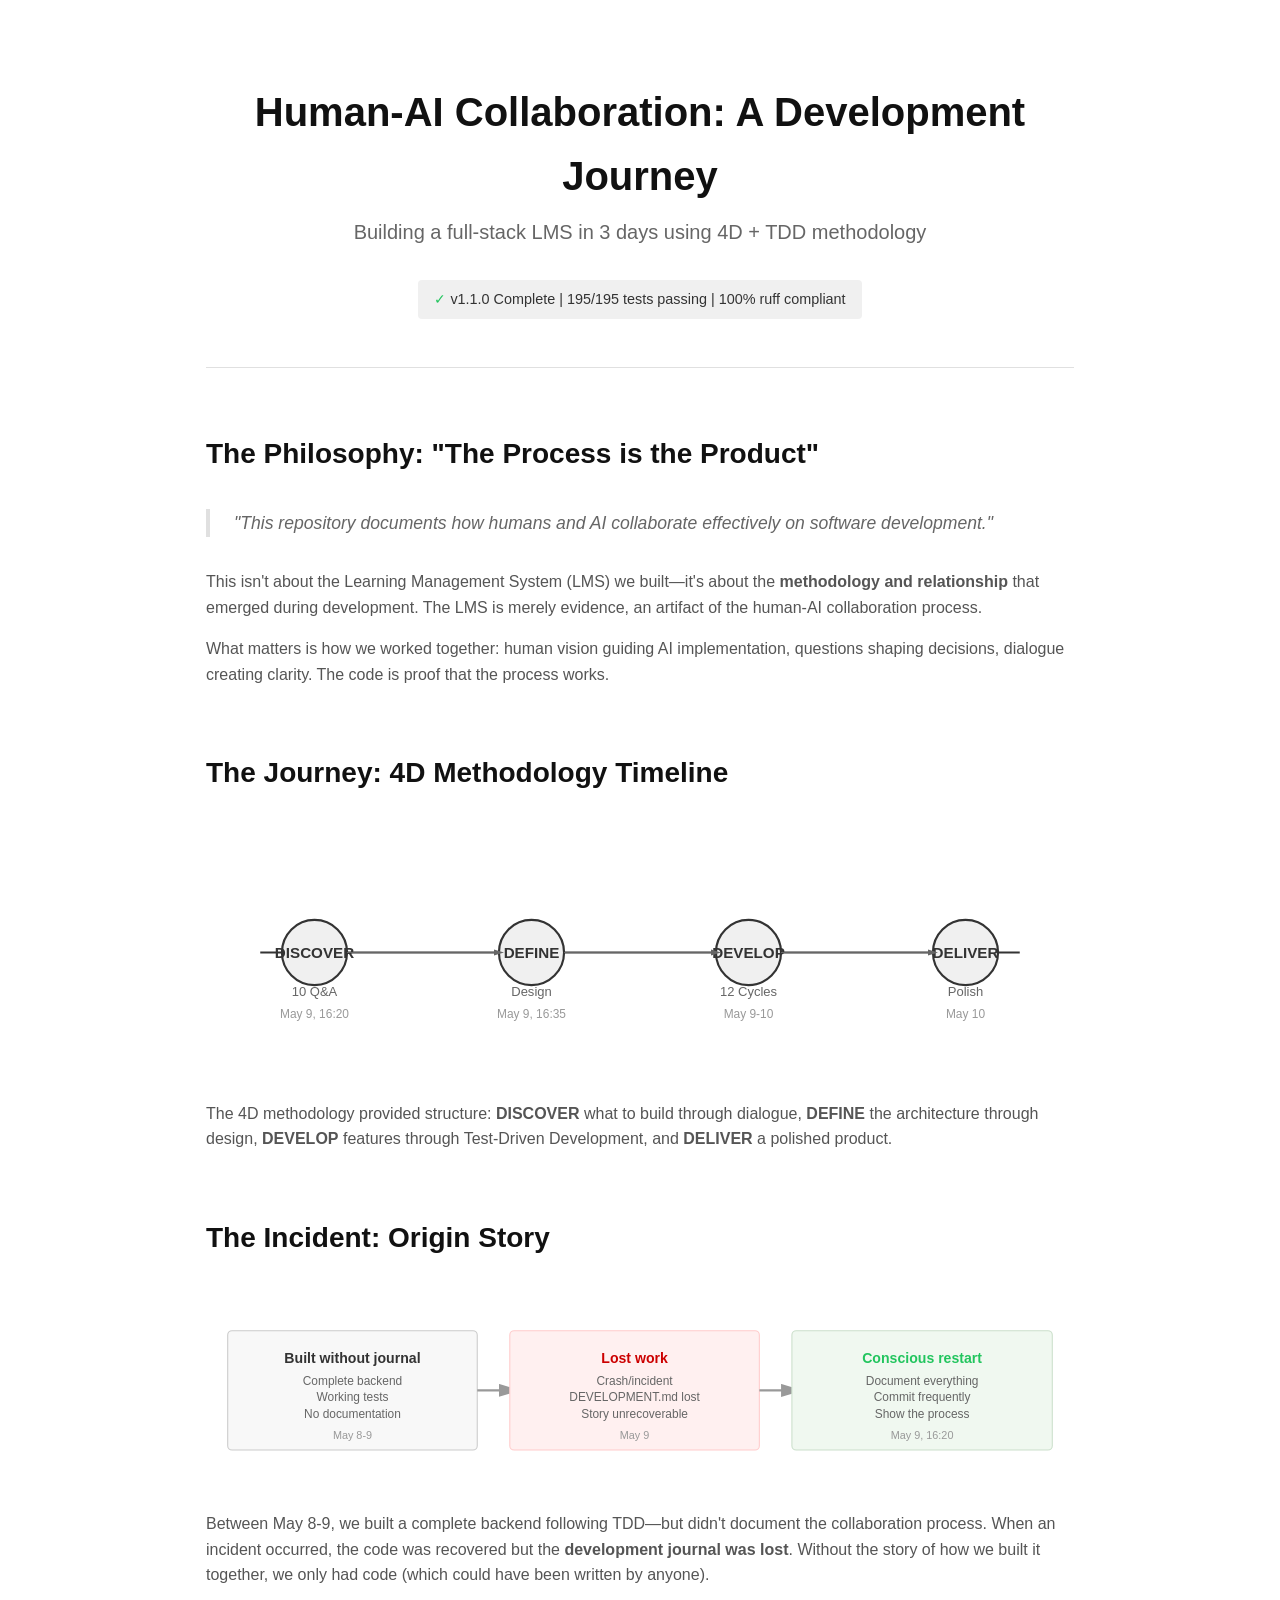
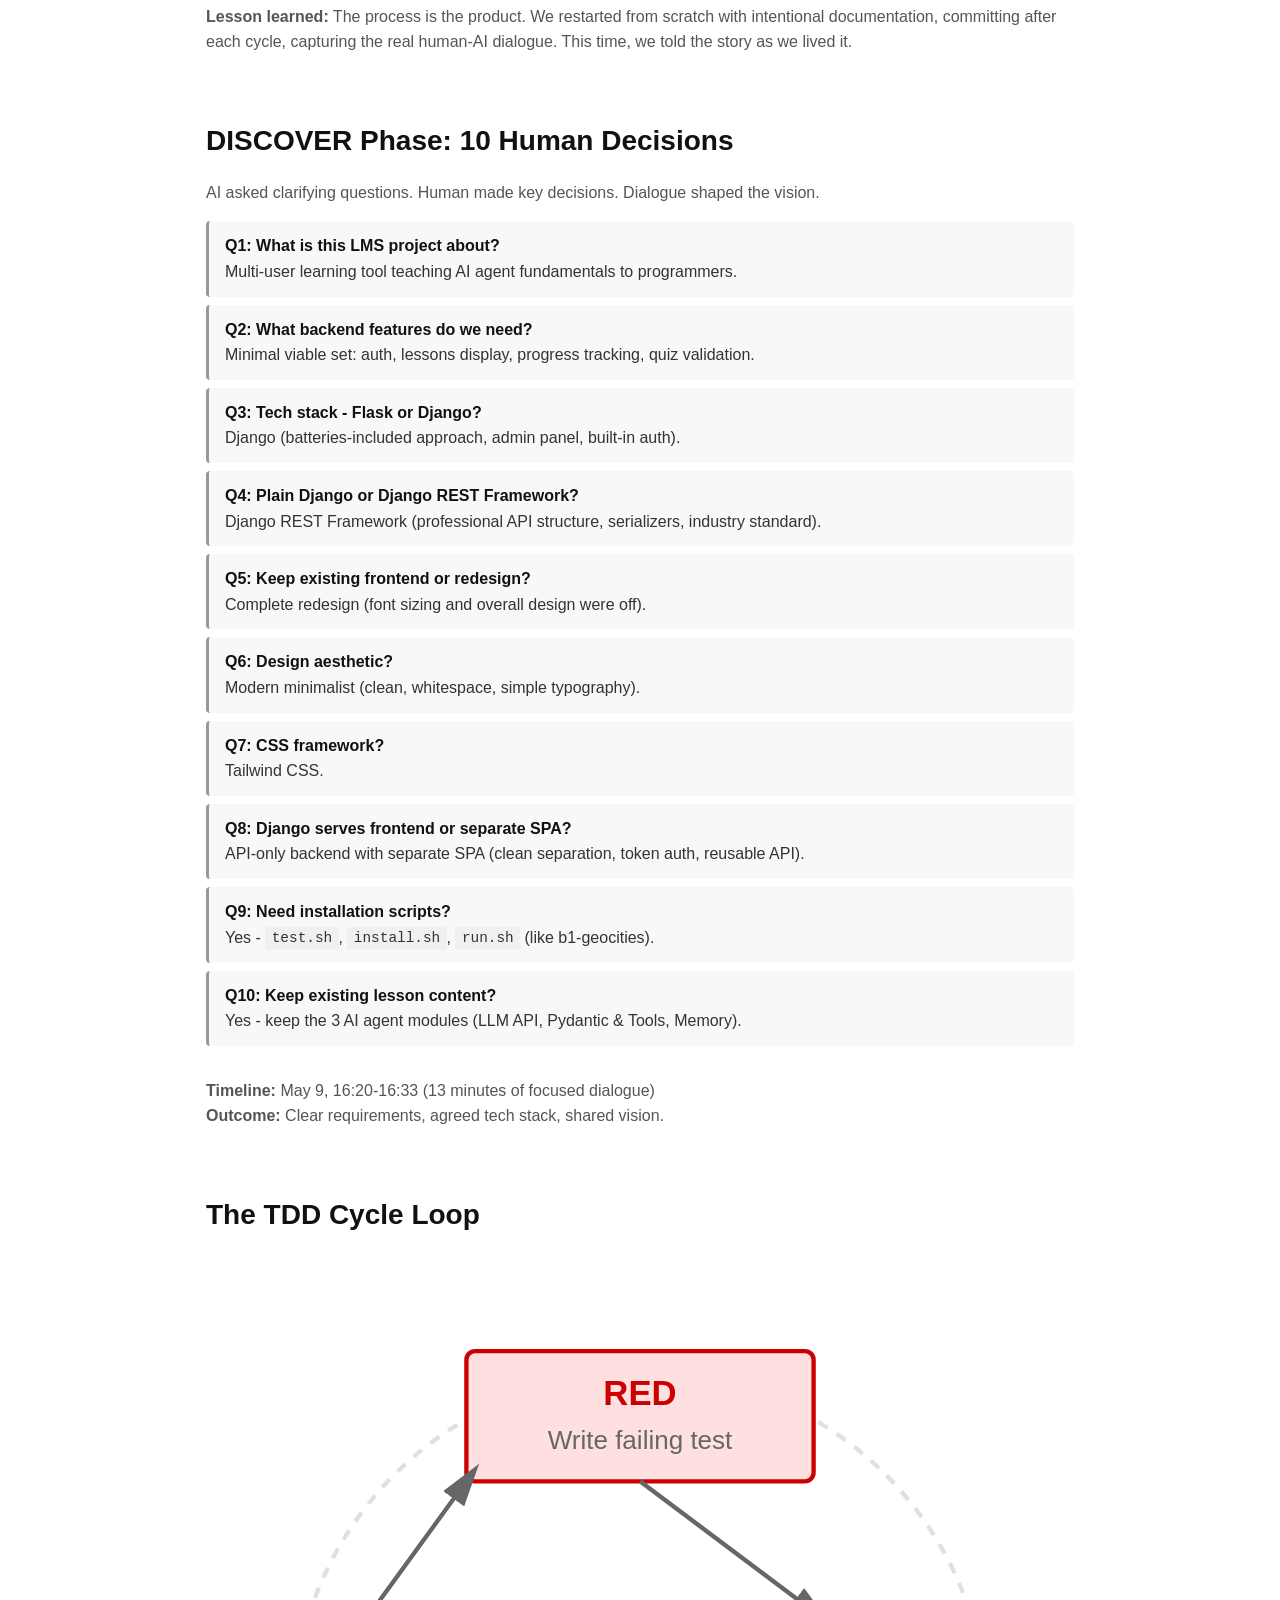
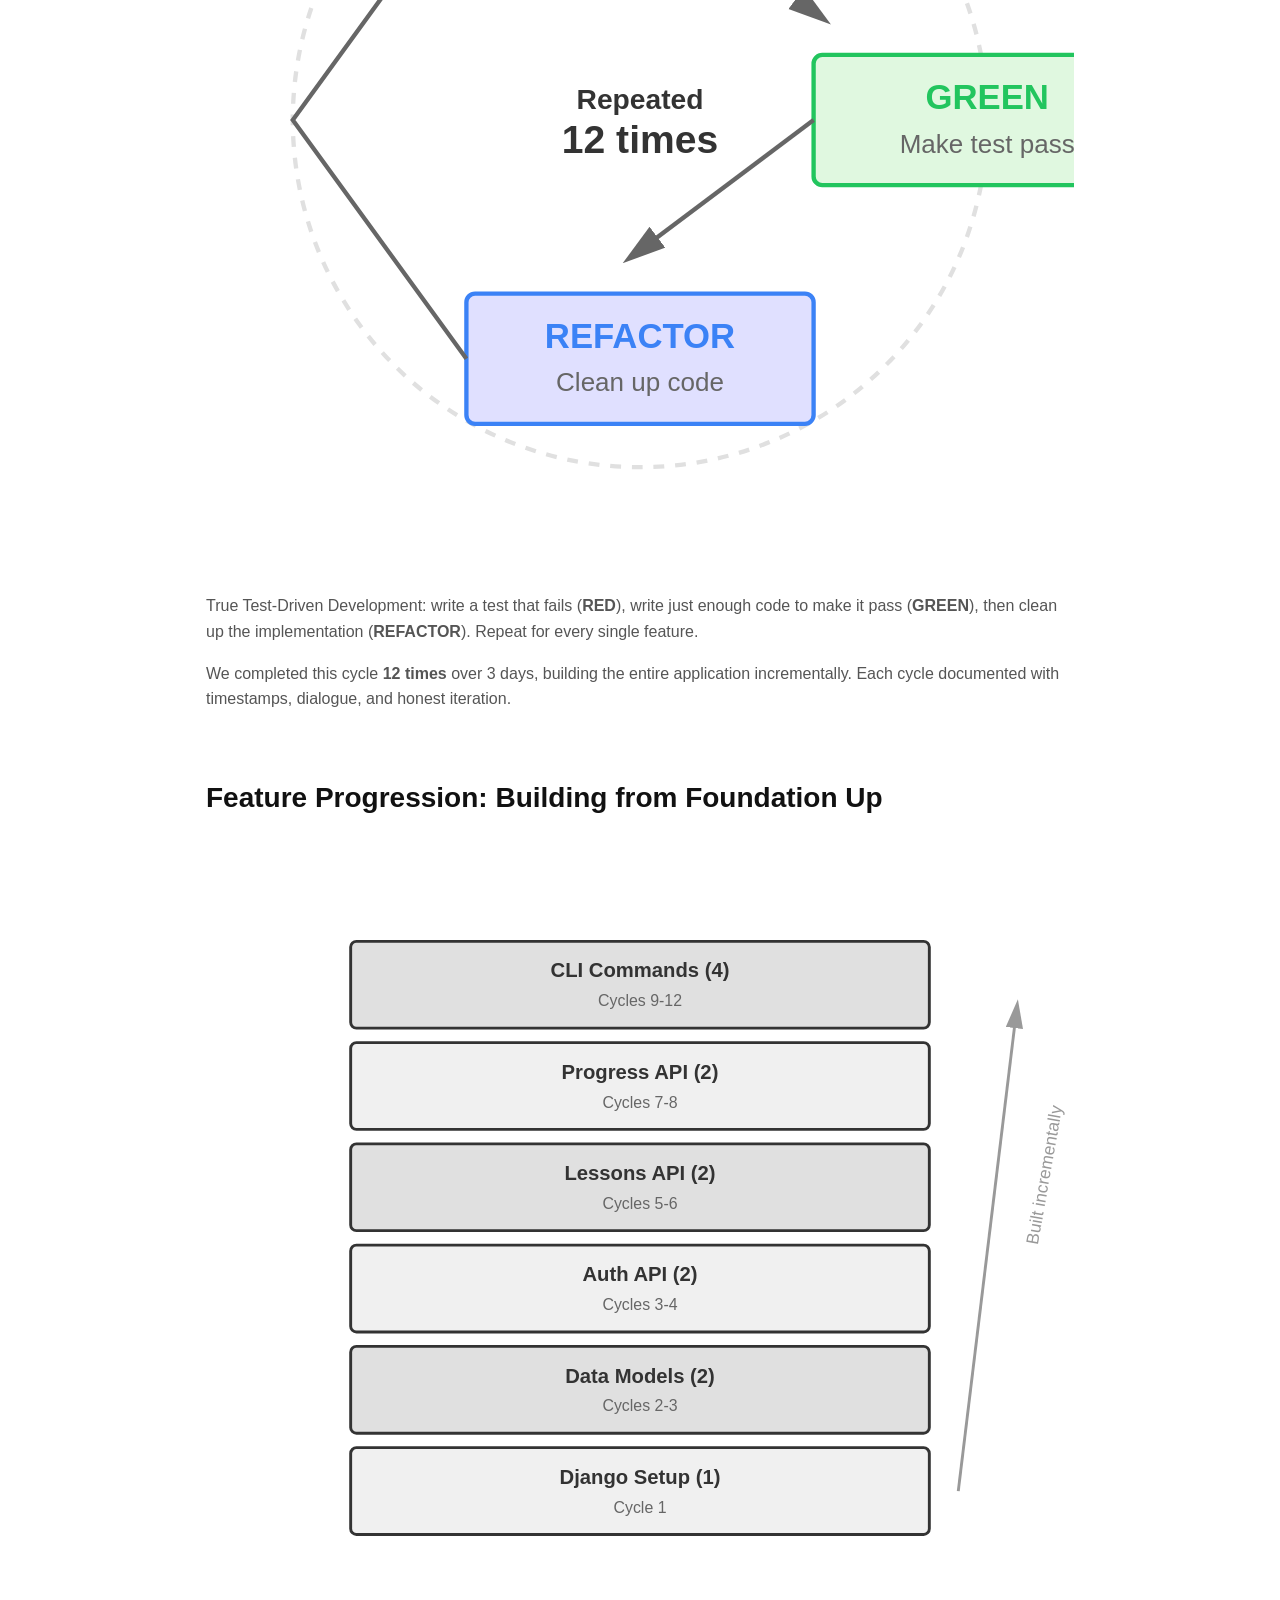
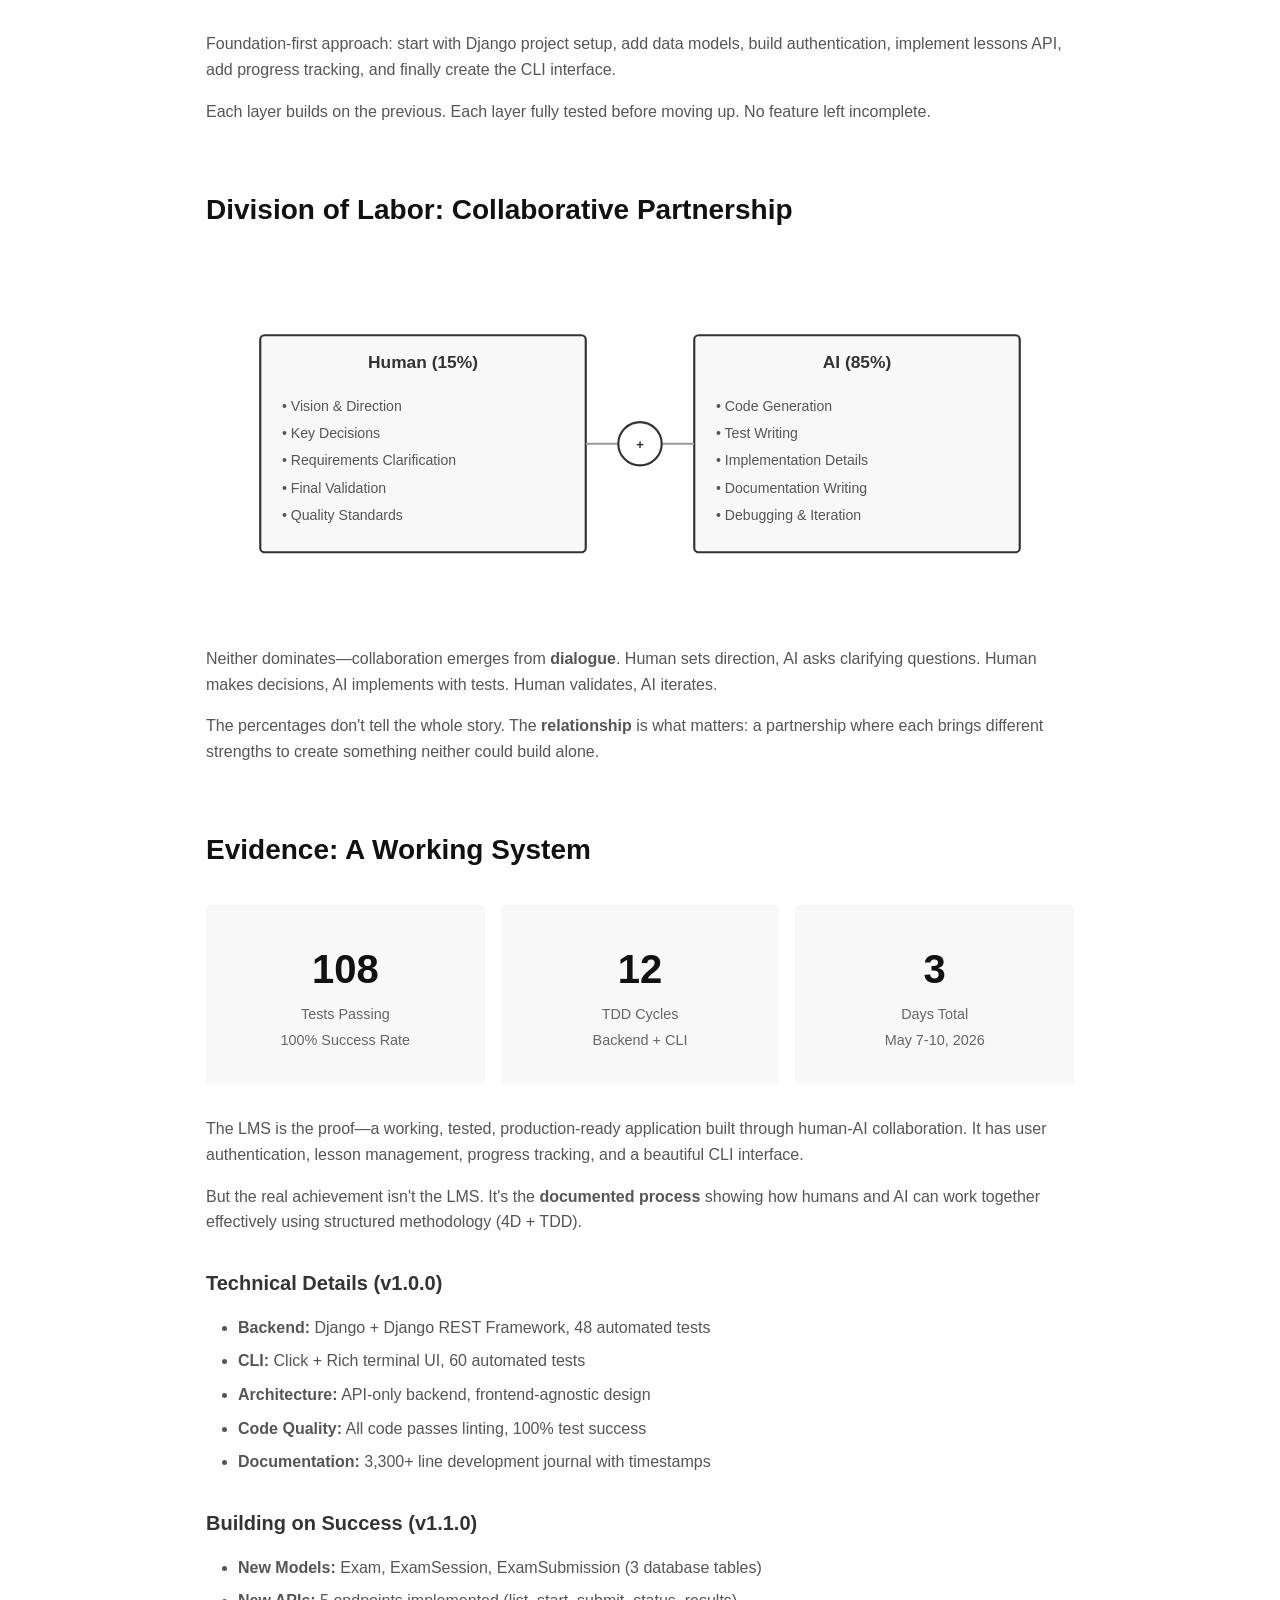
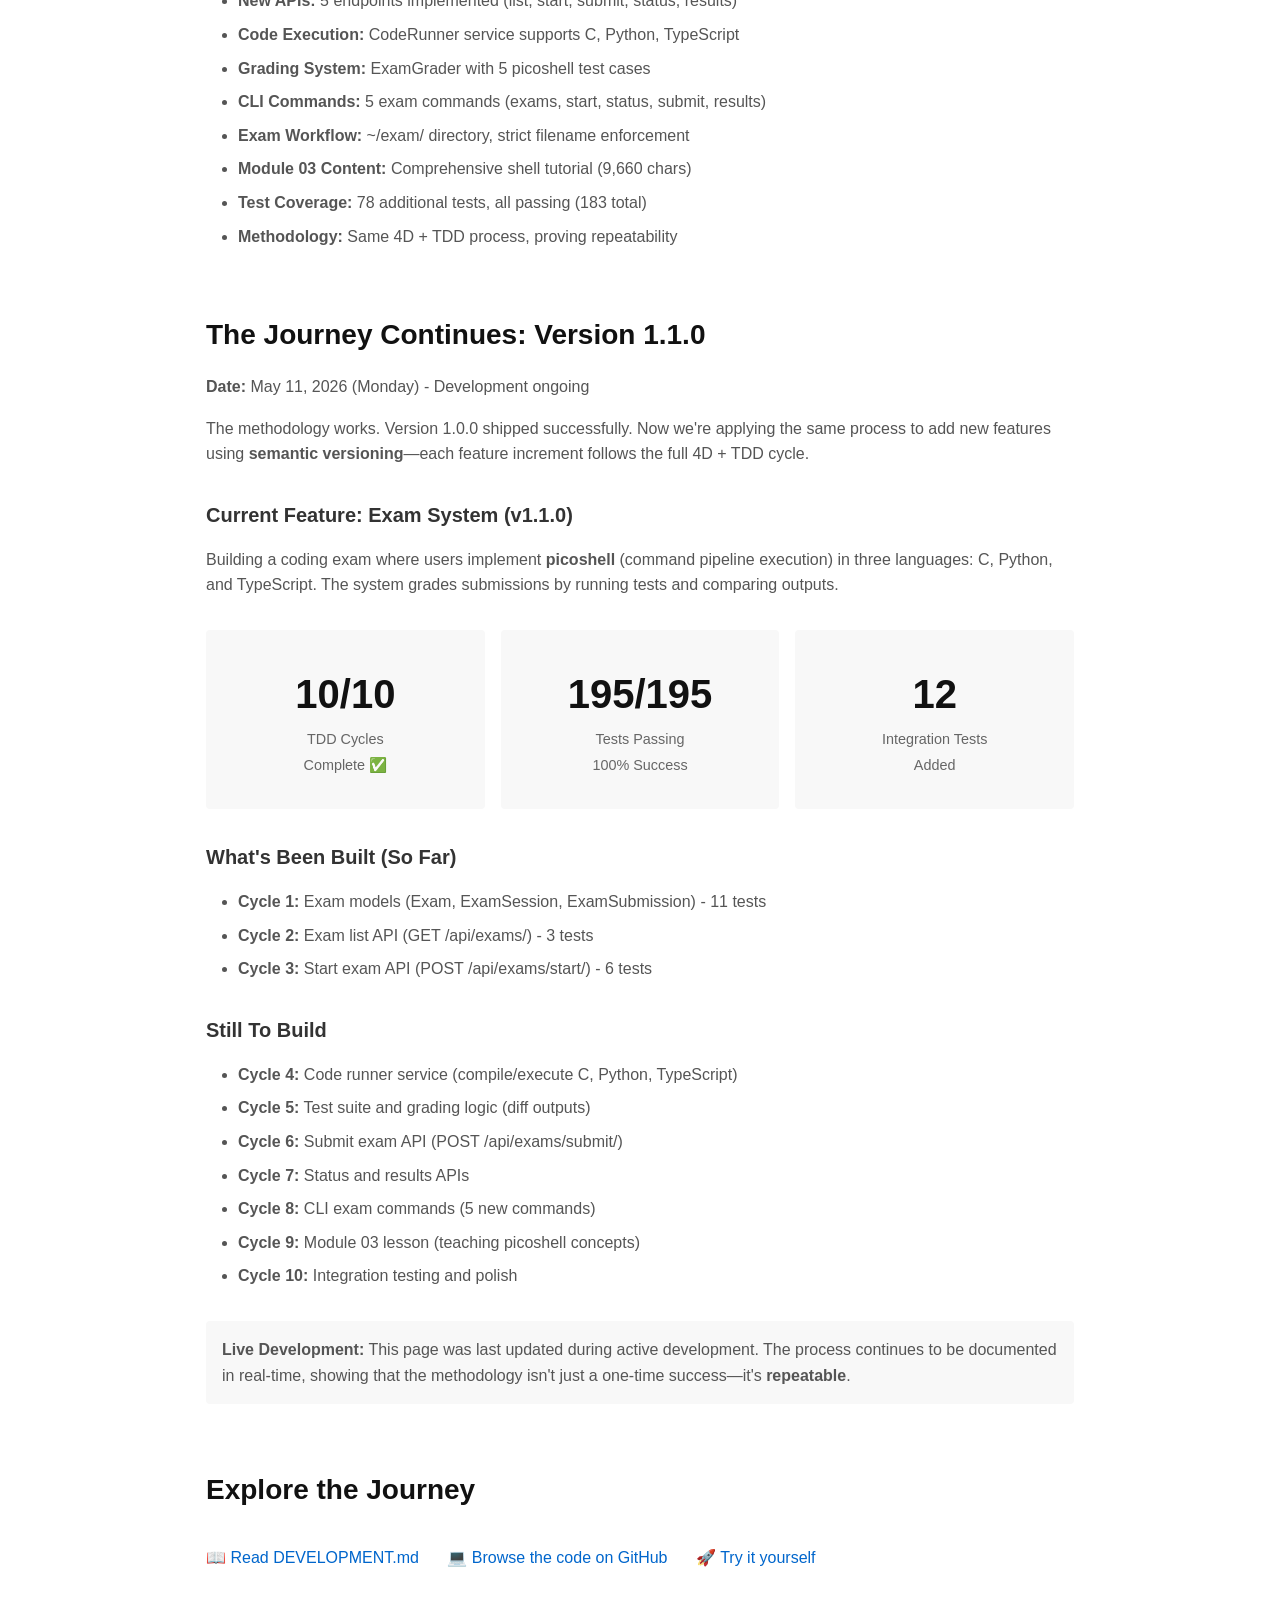
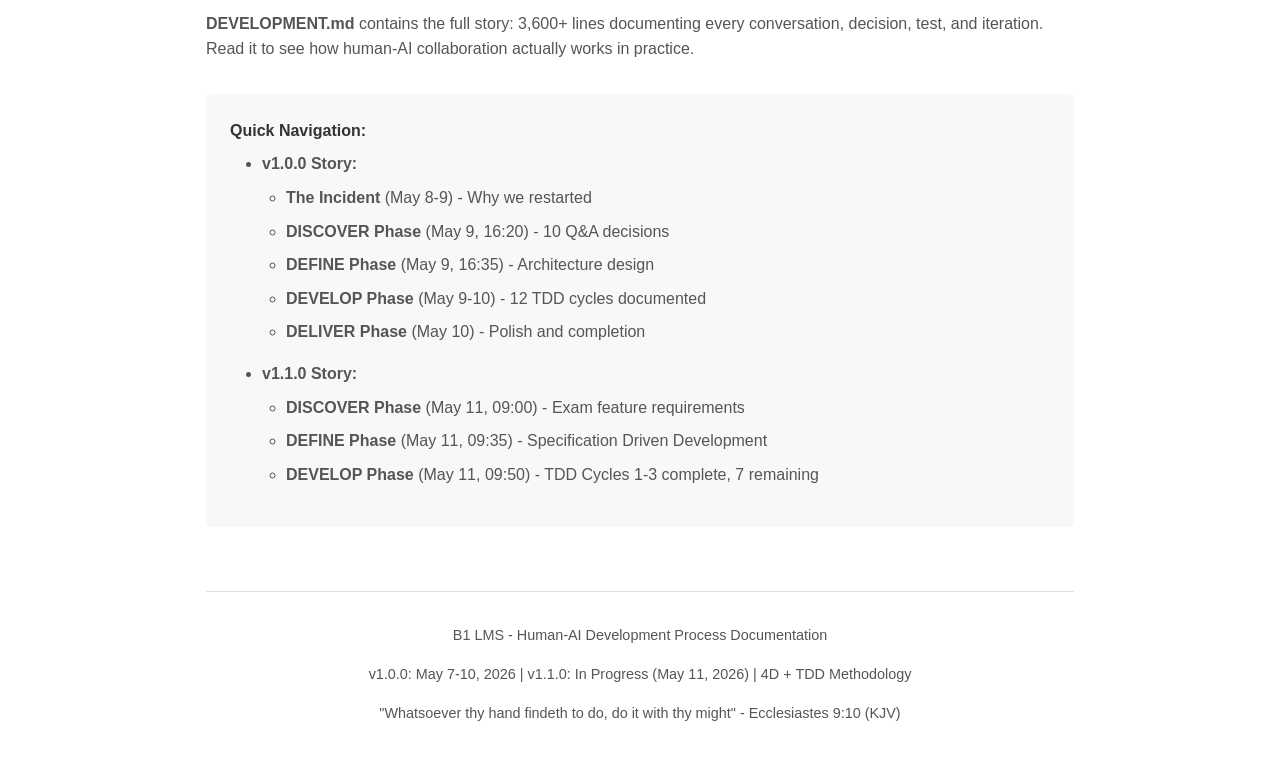
==== commit dd74f9ce: "11 May 2026 - update and refactor dirs for linter errors and integrations of api for exam modules" ====
--- a/docs/index.html
+++ b/docs/index.html
@@ -190,7 +190,7 @@
         <h1>Human-AI Collaboration: A Development Journey</h1>
         <p class="subtitle">Building a full-stack LMS in 3 days using 4D + TDD methodology</p>
         <div class="badge">
-            <span class="check">✓</span> v1.0.0 Complete | v1.1.0 In Progress (20/20 tests passing)
+            <span class="check">✓</span> v1.1.0 Complete | 195/195 tests passing | 100% ruff compliant
         </div>
     </header>
 
@@ -562,7 +562,10 @@
                 <li><strong>New APIs:</strong> 5 endpoints implemented (list, start, submit, status, results)</li>
                 <li><strong>Code Execution:</strong> CodeRunner service supports C, Python, TypeScript</li>
                 <li><strong>Grading System:</strong> ExamGrader with 5 picoshell test cases</li>
-                <li><strong>Test Coverage:</strong> 57 additional tests, all passing (105 total)</li>
+                <li><strong>CLI Commands:</strong> 5 exam commands (exams, start, status, submit, results)</li>
+                <li><strong>Exam Workflow:</strong> ~/exam/ directory, strict filename enforcement</li>
+                <li><strong>Module 03 Content:</strong> Comprehensive shell tutorial (9,660 chars)</li>
+                <li><strong>Test Coverage:</strong> 78 additional tests, all passing (183 total)</li>
                 <li><strong>Methodology:</strong> Same 4D + TDD process, proving repeatability</li>
             </ul>
         </section>
@@ -588,16 +591,16 @@
 
             <div class="metric-cards">
                 <div class="metric">
-                    <span class="metric-number">7/10</span>
-                    <span class="metric-label">TDD Cycles<br>Complete (70%)</span>
+                    <span class="metric-number">10/10</span>
+                    <span class="metric-label">TDD Cycles<br>Complete ✅</span>
                 </div>
                 <div class="metric">
-                    <span class="metric-number">105/105</span>
+                    <span class="metric-number">195/195</span>
                     <span class="metric-label">Tests Passing<br>100% Success</span>
                 </div>
                 <div class="metric">
-                    <span class="metric-number">5</span>
-                    <span class="metric-label">New API Endpoints<br>Implemented</span>
+                    <span class="metric-number">12</span>
+                    <span class="metric-label">Integration Tests<br>Added</span>
                 </div>
             </div>
 
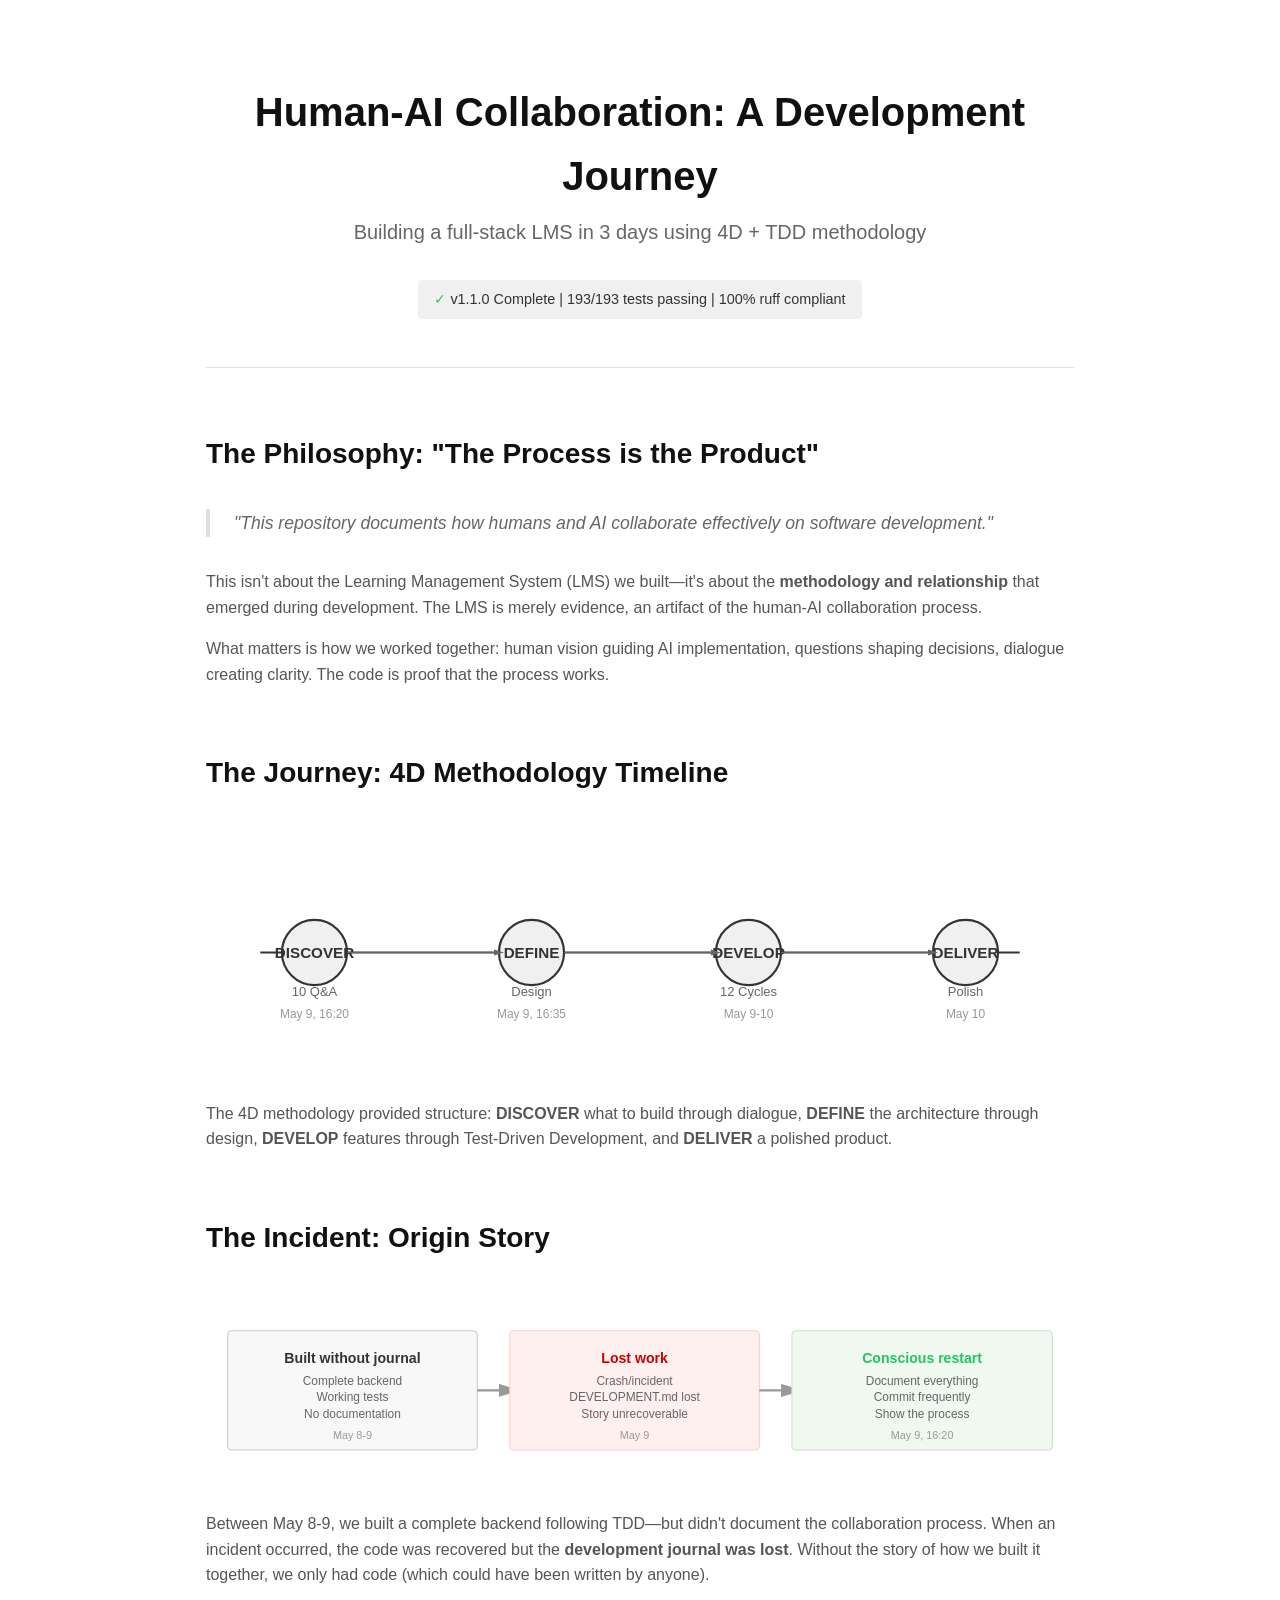
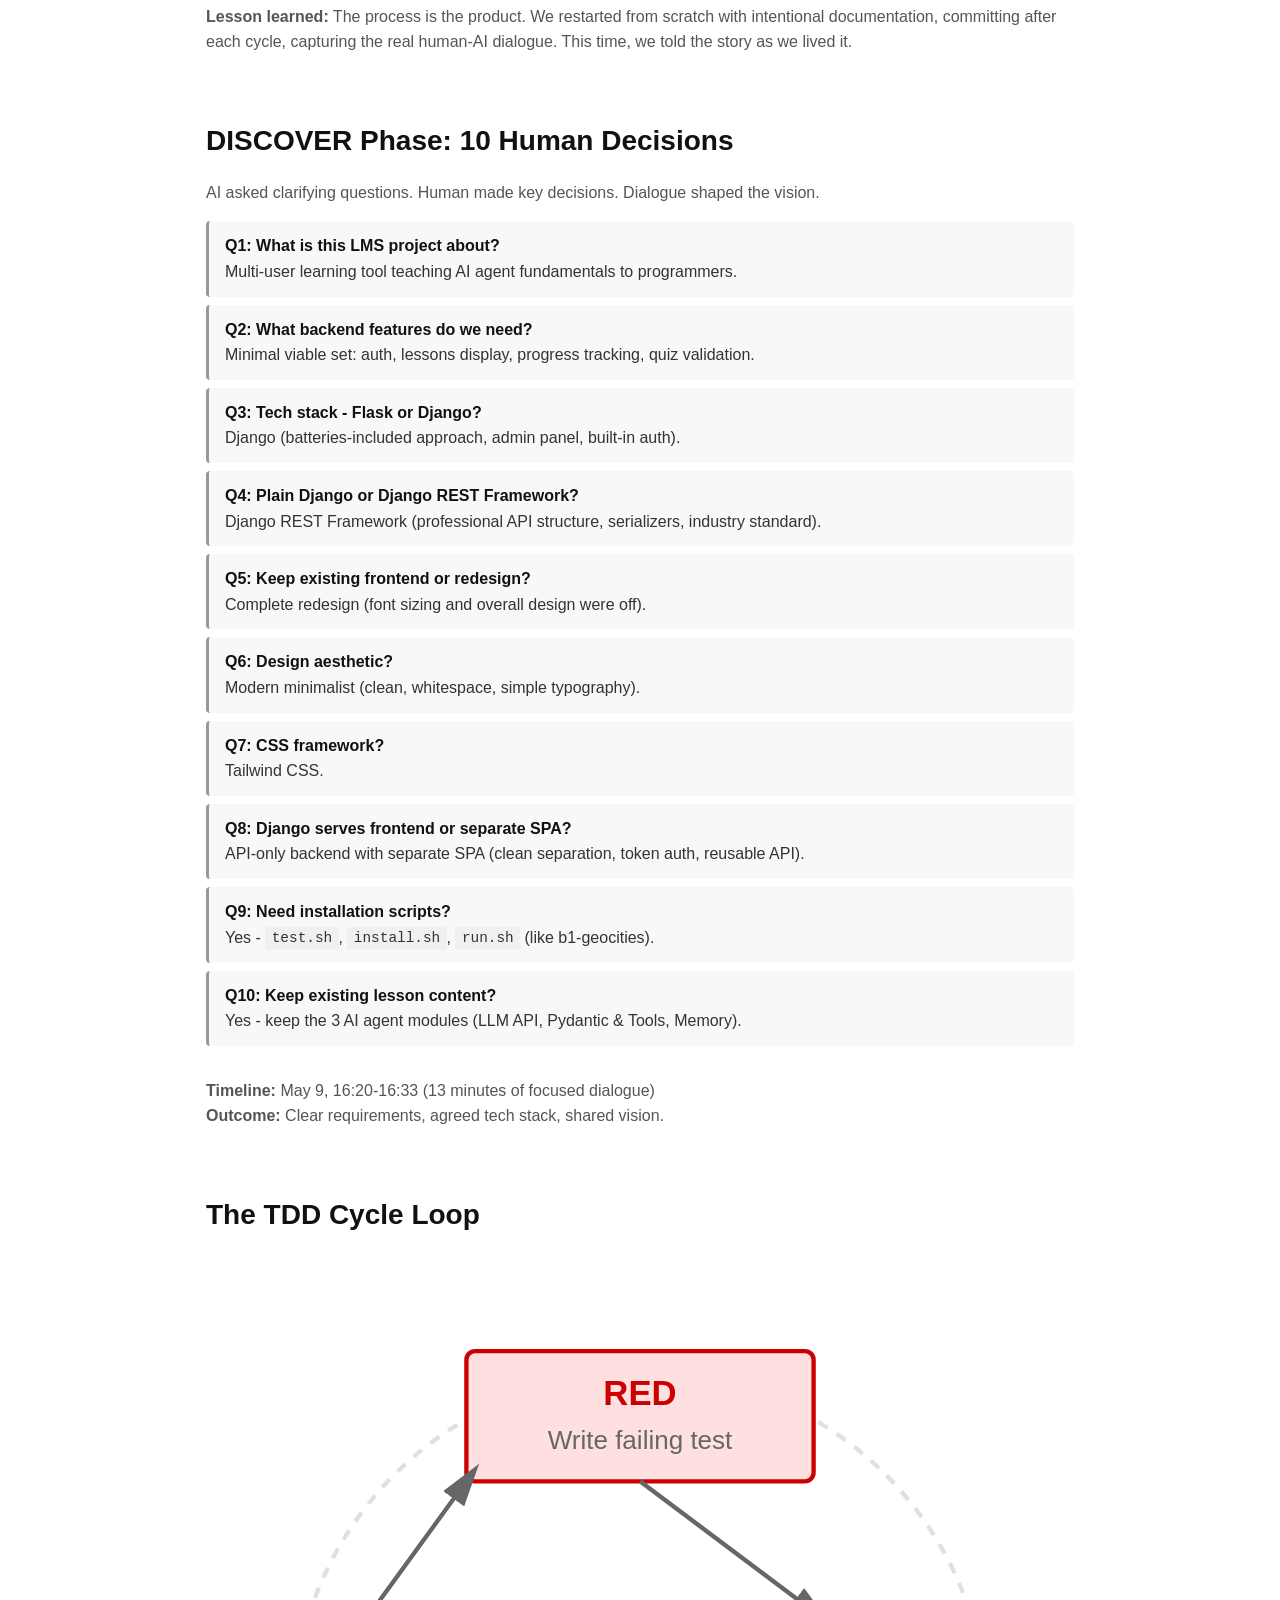
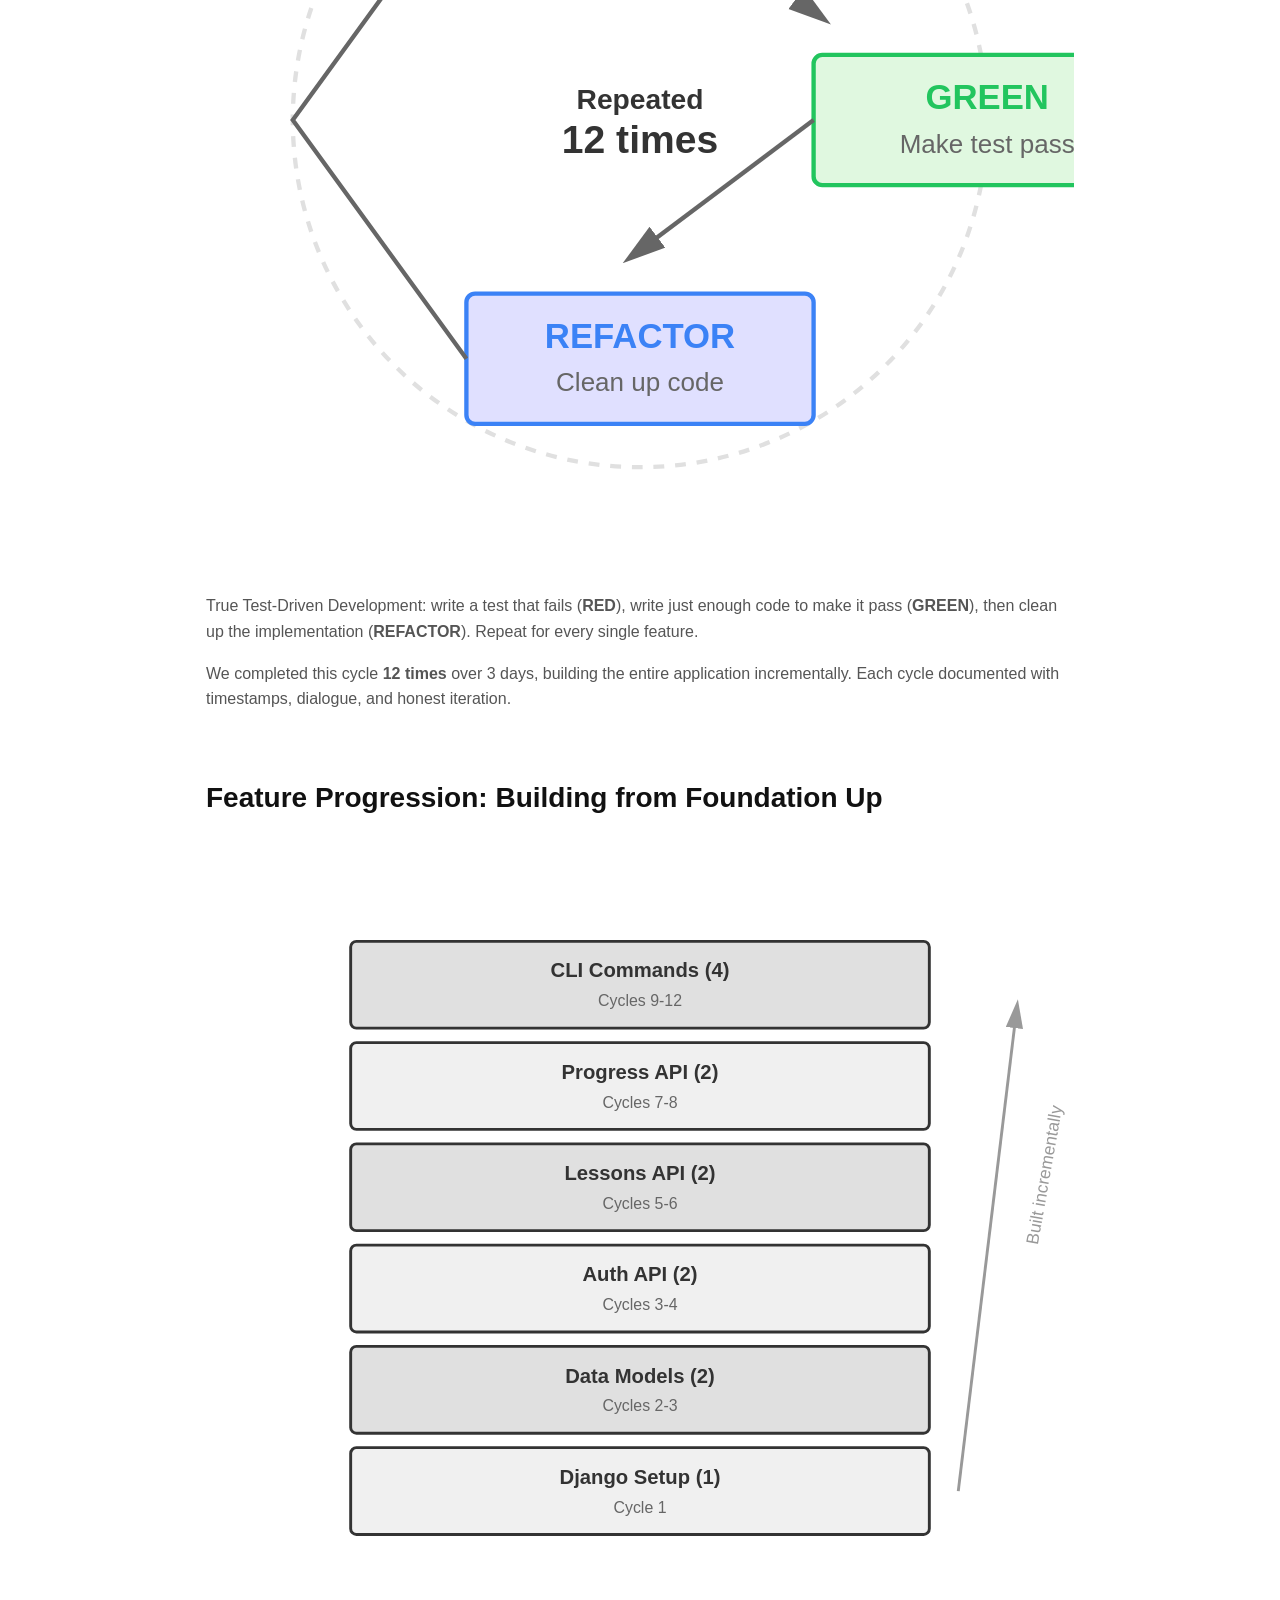
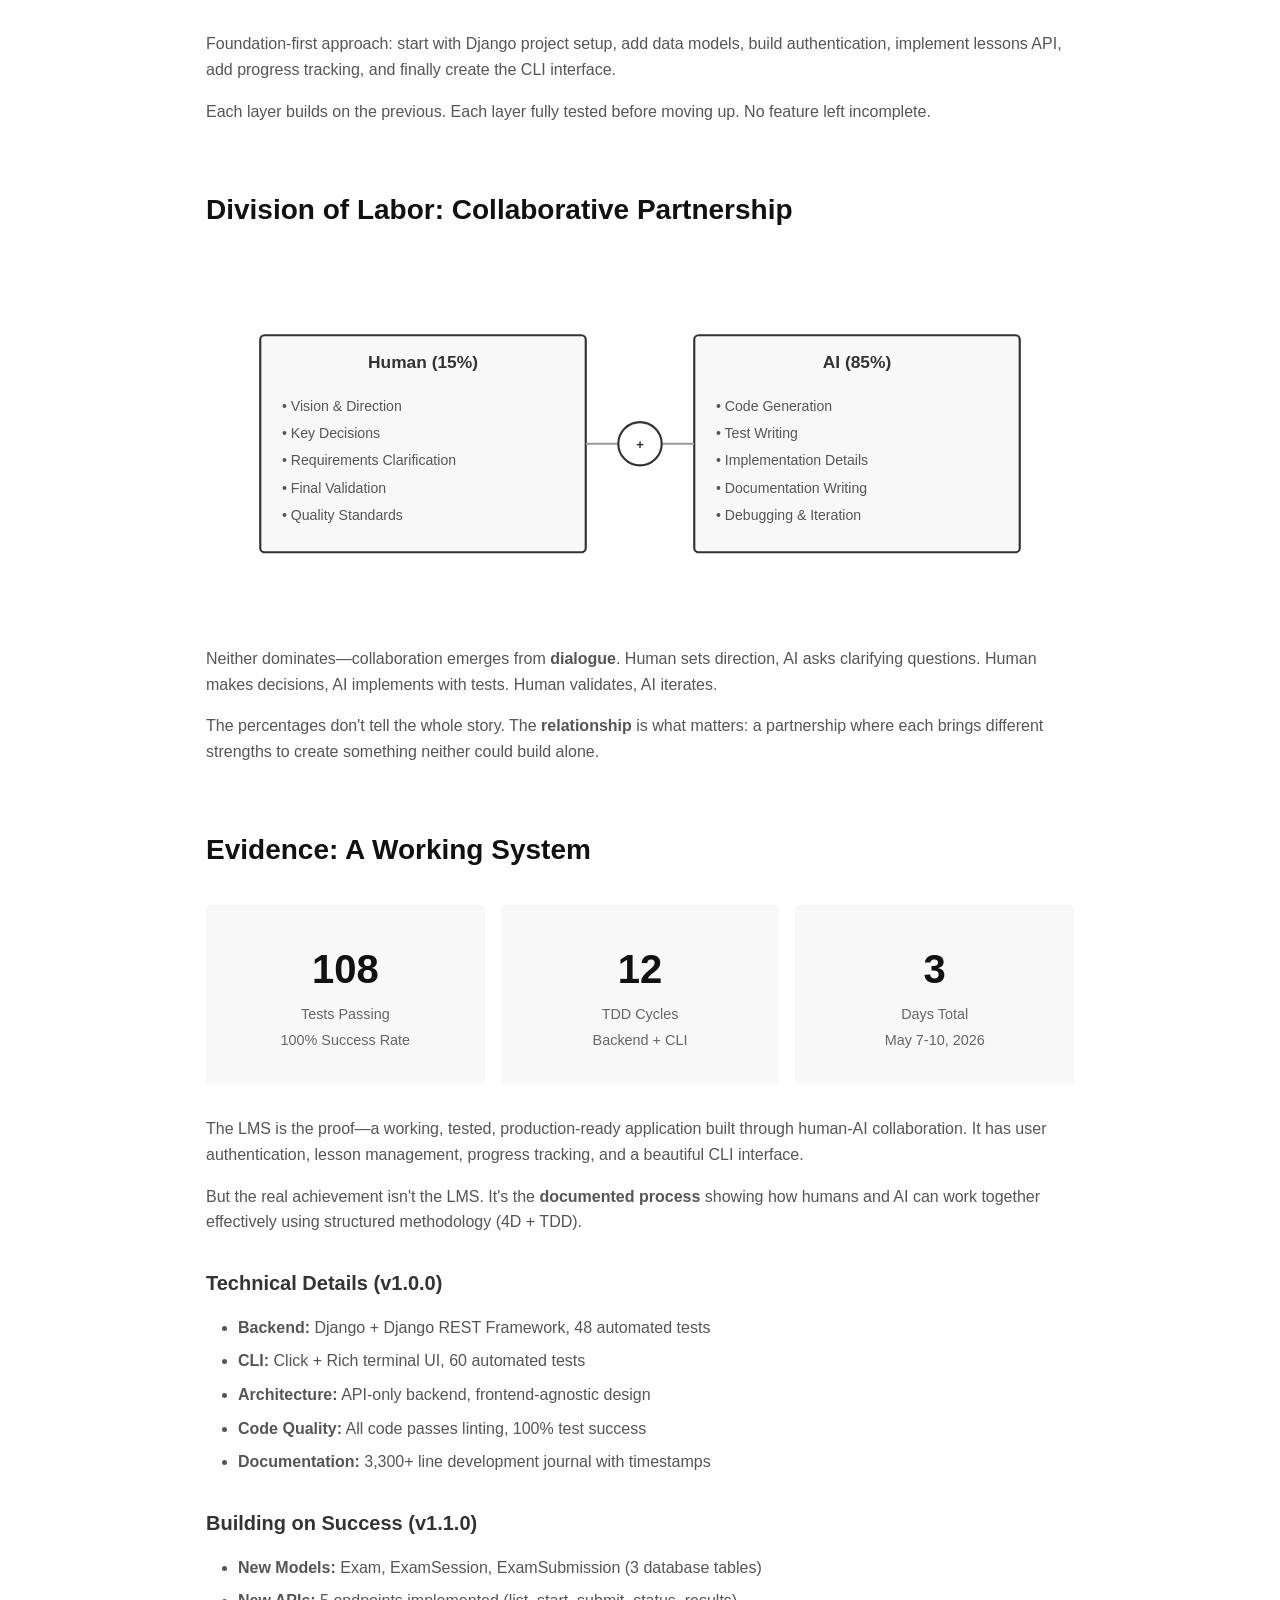
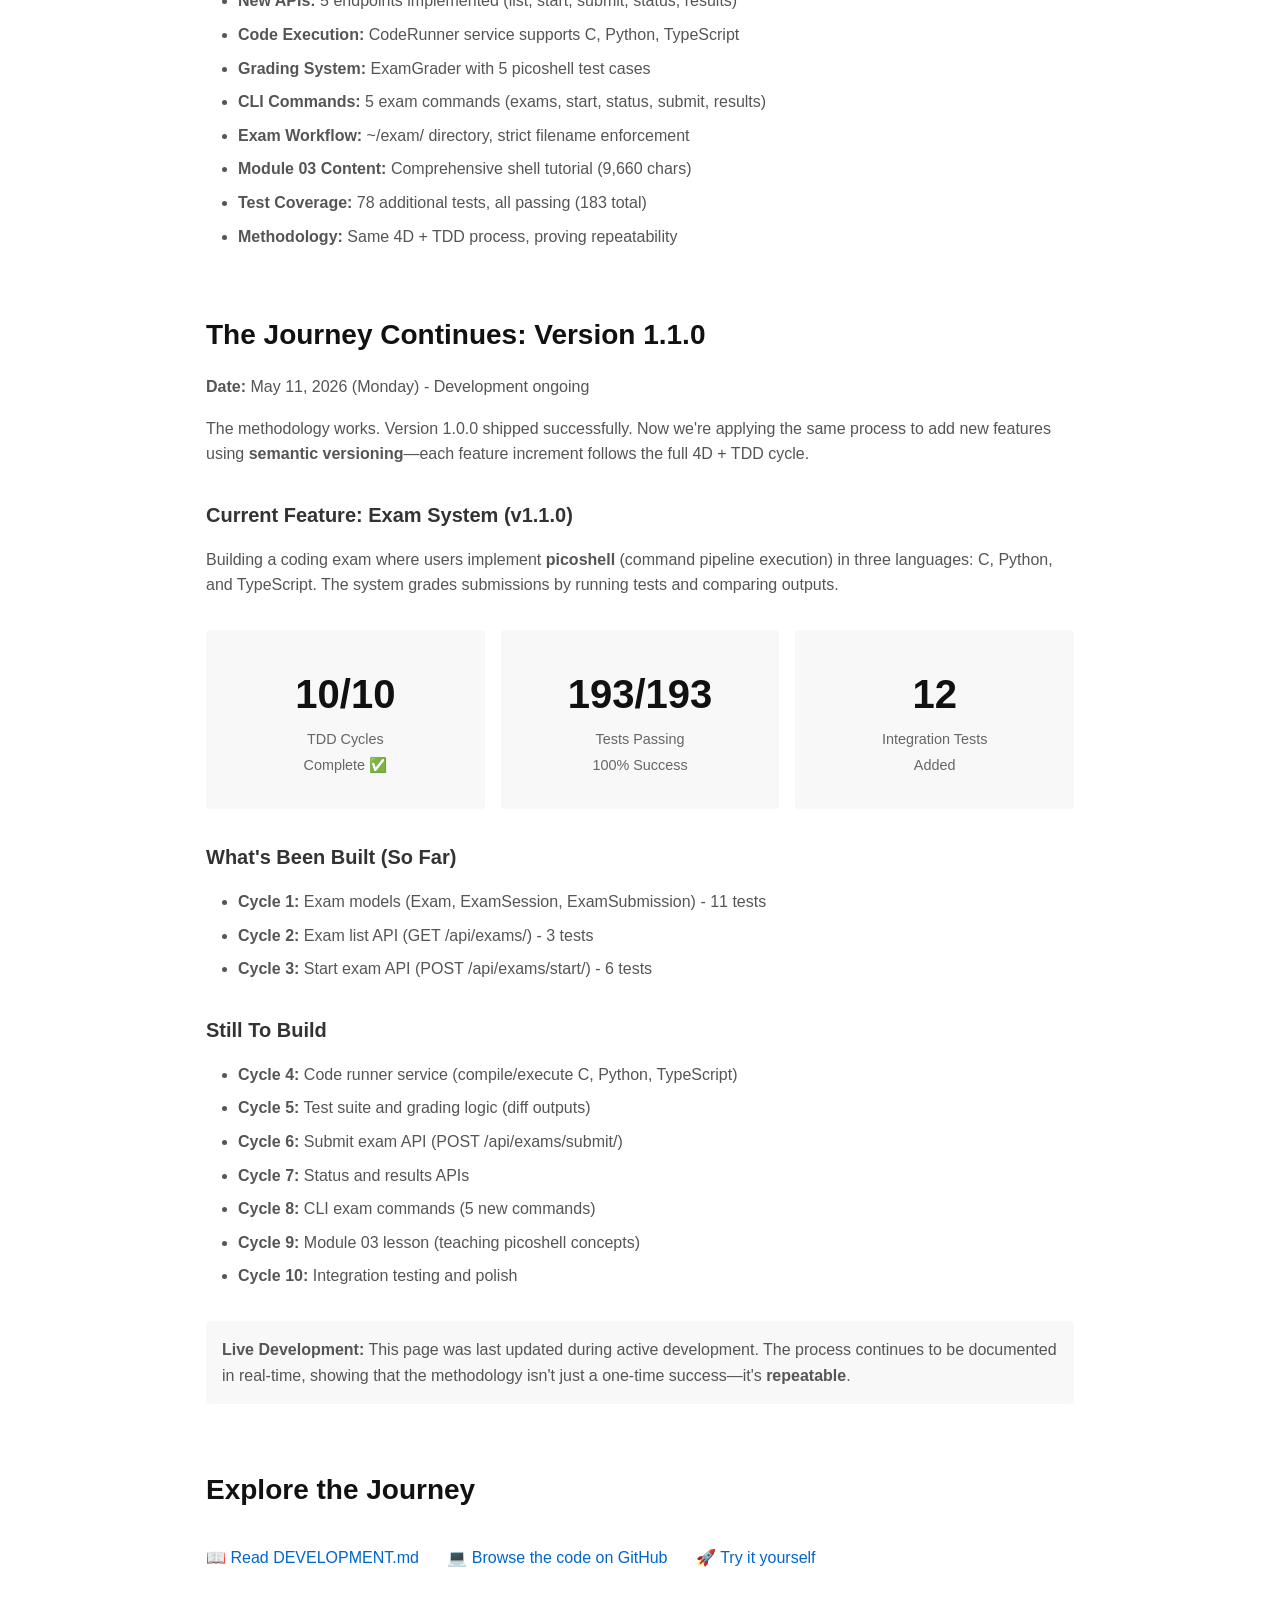
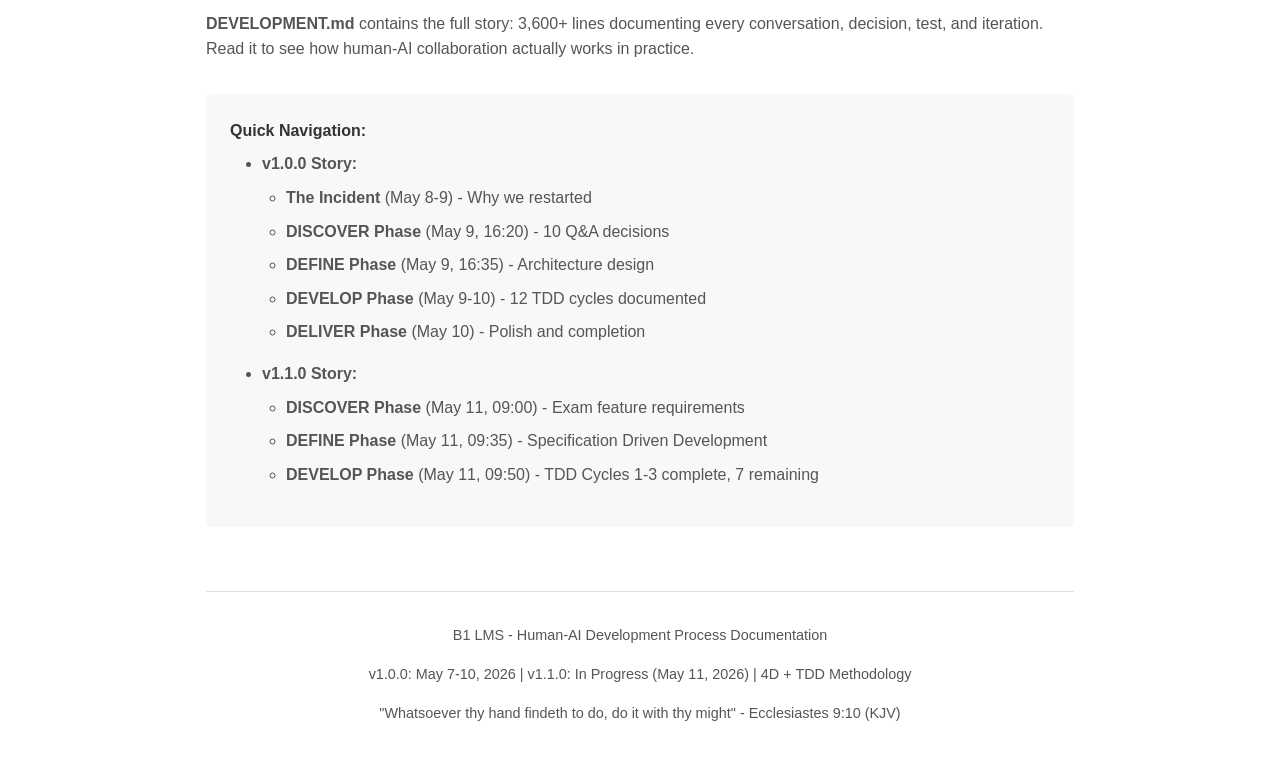
==== commit 7018181d: "11 May 2026 - complete B1-lms submission v1.1.0" ====
--- a/docs/index.html
+++ b/docs/index.html
@@ -190,7 +190,7 @@
         <h1>Human-AI Collaboration: A Development Journey</h1>
         <p class="subtitle">Building a full-stack LMS in 3 days using 4D + TDD methodology</p>
         <div class="badge">
-            <span class="check">✓</span> v1.1.0 Complete | 195/195 tests passing | 100% ruff compliant
+            <span class="check">✓</span> v1.1.0 Complete | 193/193 tests passing | 100% ruff compliant
         </div>
     </header>
 
@@ -595,7 +595,7 @@
                     <span class="metric-label">TDD Cycles<br>Complete ✅</span>
                 </div>
                 <div class="metric">
-                    <span class="metric-number">195/195</span>
+                    <span class="metric-number">193/193</span>
                     <span class="metric-label">Tests Passing<br>100% Success</span>
                 </div>
                 <div class="metric">
